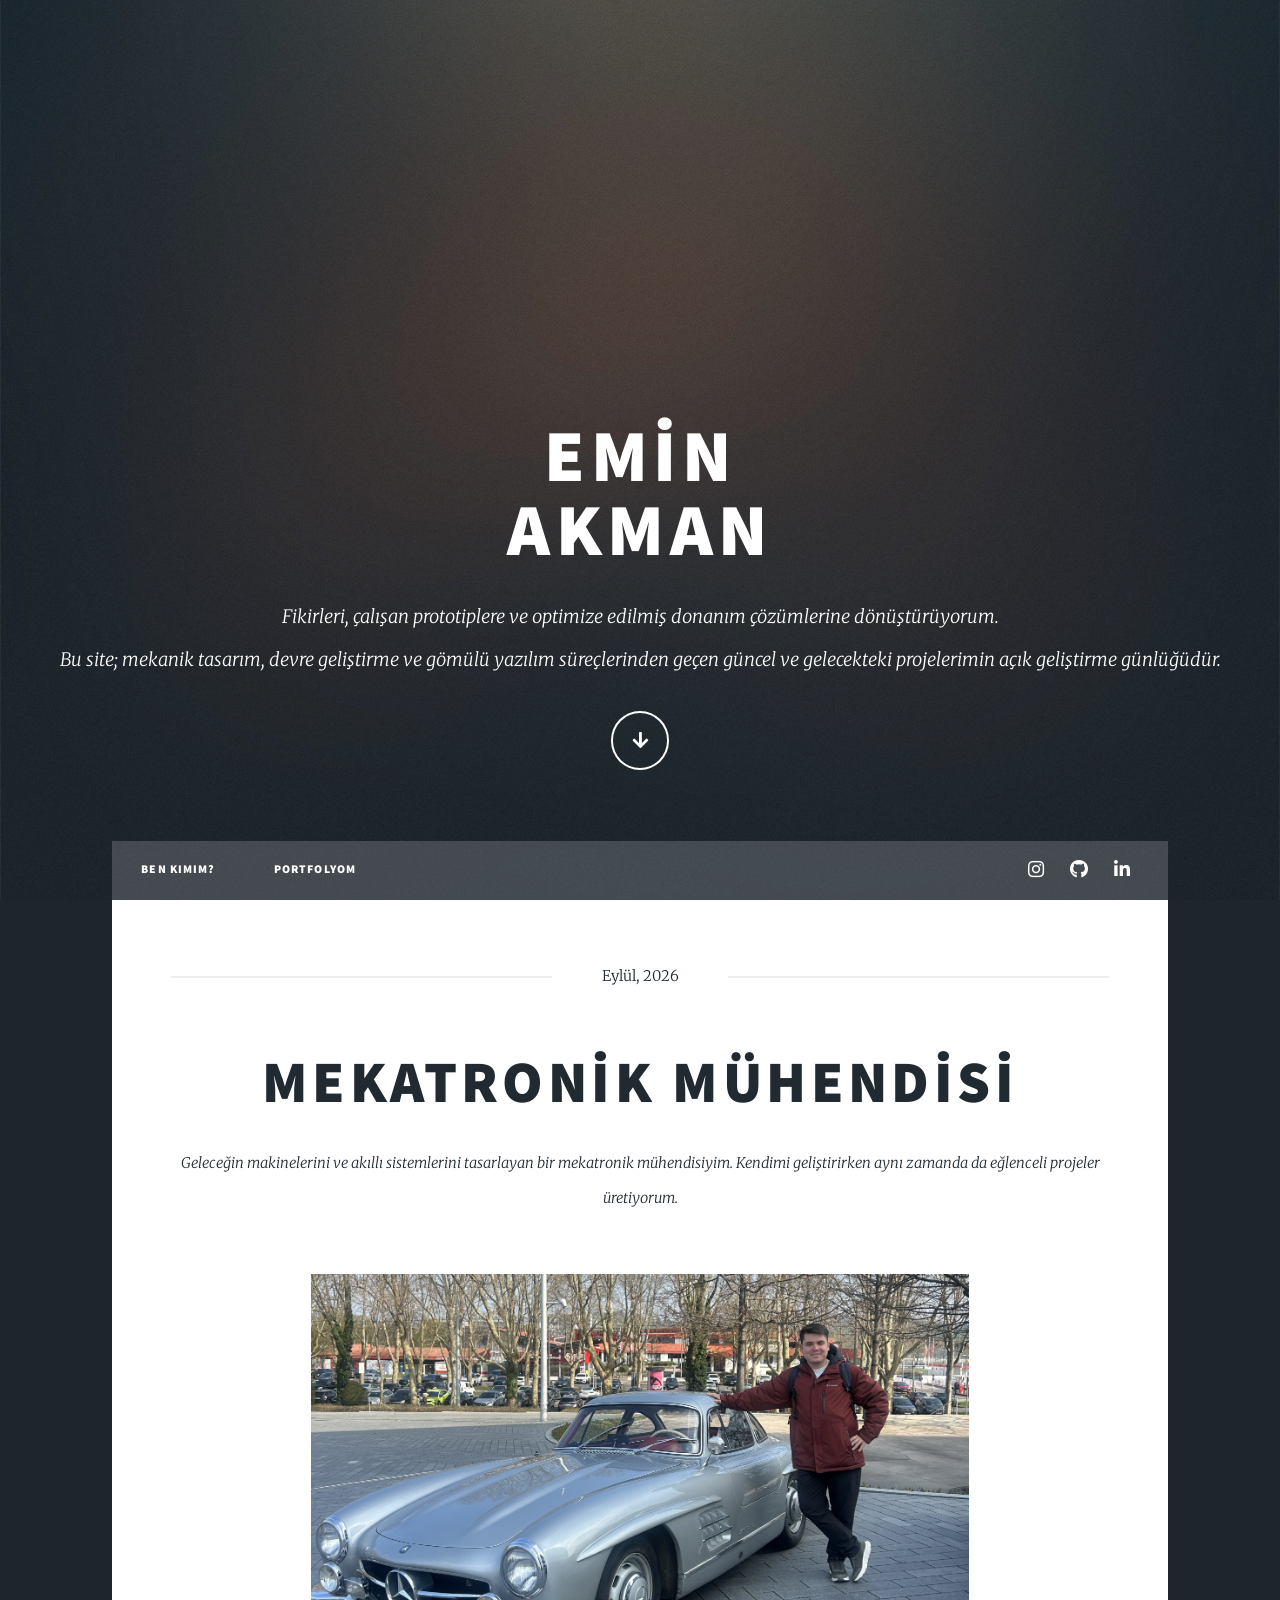
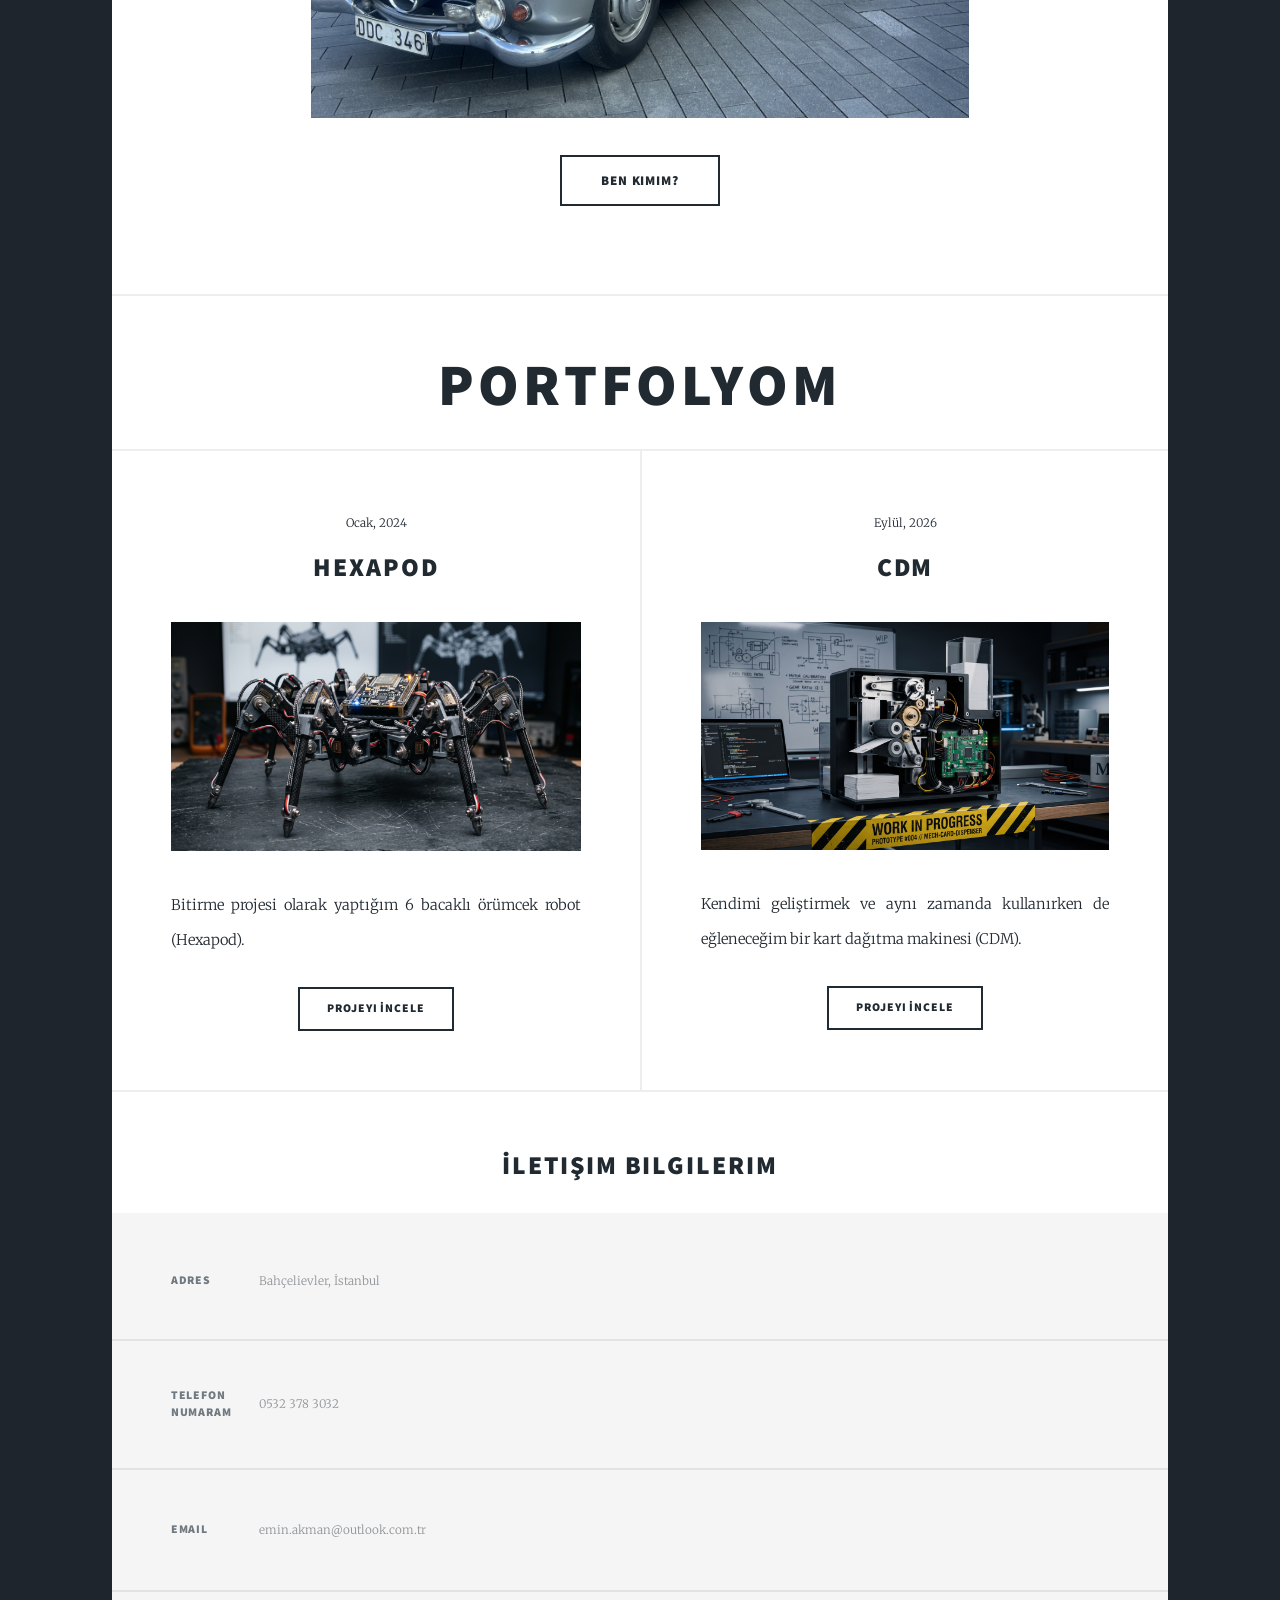
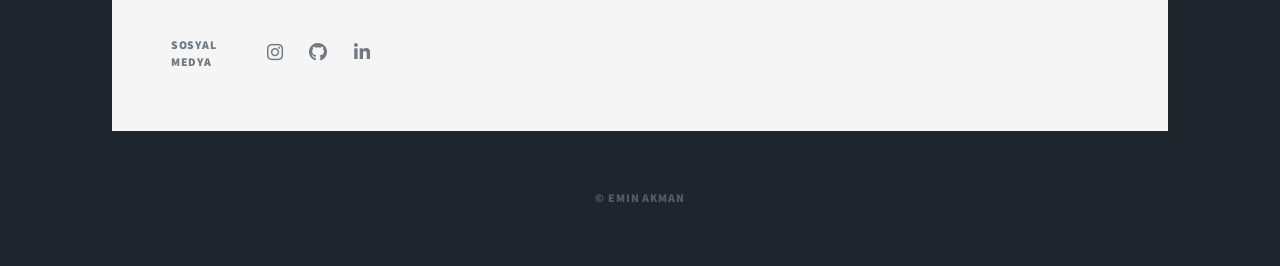
==== index.html @ 075a67ac "son hal eylül 12 2026" ====
<!DOCTYPE HTML>

<html>
	<head>
		<meta charset="utf-8" />
		<meta name="viewport" content="width=device-width, initial-scale=1, user-scalable=no" />
		<link rel="stylesheet" href="assets/css/main.css" />
		<noscript><link rel="stylesheet" href="assets/css/noscript.css" /></noscript>
	</head>
	<body class="is-preload">

		<!-- Wrapper -->
			<div id="wrapper" class="fade-in">

				<!-- Intro -->
					<div id="intro">
						<h1>EMİN<br />
						AKMAN</h1>
						<p>Fikirleri, çalışan prototiplere ve optimize edilmiş donanım çözümlerine dönüştürüyorum.<br/> 
						Bu site; mekanik tasarım, devre geliştirme ve gömülü yazılım süreçlerinden geçen güncel ve gelecekteki projelerimin açık geliştirme günlüğüdür. </p>						
						<ul class="actions">
							<li><a href="#header" class="button icon solid solo fa-arrow-down scrolly">Continue</a></li>
						</ul>
					</div>

				<!-- Header -->
					<header id="header">
						<a href="index.html" class="logo">Emin Akman</a>
					</header>

				<!-- Nav -->
					<nav id="nav">
						<ul class="links">
							<li><a href="generic.html">Ben Kimim?</a></li>
							<li><a href="elements.html">Portfolyom</a></li>
						</ul>
						<ul class="icons">
    						<li><a href="https://www.instagram.com/eminakman0" target="_blank" rel="noopener noreferrer" class="icon brands fa-instagram"><span class="label">Instagram</span></a></li>
    						<li><a href="https://github.com/EminAkman" target="_blank" rel="noopener noreferrer" class="icon brands fa-github"><span class="label">GitHub</span></a></li>
    						<li><a href="https://www.linkedin.com/in/eminakman" target="_blank" rel="noopener noreferrer" class="icon brands fa-linkedin-in"><span class="label">LinkedIn</span></a></li>
						</ul>
					</nav>

				<!-- Main -->
					<div id="main">

						<!-- Featured Post -->
							<article class="post featured">
								<header class="major">
									<span class="date">Eylül, 2026</span>
									<h2>  MEKATRONİK MÜHENDİSİ </h2>
									<p>Geleceğin makinelerini ve akıllı sistemlerini 
										tasarlayan bir mekatronik mühendisiyim. Kendimi 
										geliştirirken aynı zamanda da eğlenceli projeler üretiyorum.</p>
								</header>
								<a href="#" class="image main" style="max-width: 70%; margin-left: auto; margin-right: auto; margin-bottom: 2.5rem;"><img src="images/pic01.jpg" alt="" /></a>
								<ul class="actions special">
									<li><a href="generic.html" class="button large">Ben Kimim?</a></li>
								</ul>
							</article>
							<h1 class="align-center"> <a href="elements.html">Portfolyom</a></h1>
						<!-- Posts -->
							<section class="posts">
								
								<article>
									<header>
										<span class="date">Ocak, 2024</span>
										<h2><a href="elements.html#hexapod">Hexapod</a></h2>
									</header>
									<a href="elements.html#hexapod" class="image fit"><img src="images/hexapod.jpg" alt="" /></a>
									<p>Bitirme projesi olarak yaptığım 6 bacaklı örümcek robot (Hexapod). </p>
									<ul class="actions special">
										<li><a href="elements.html#hexapod" class="button">Projeyi İncele</a></li>
									</ul>
								</article>
								<article>
									<header>
										<span class="date">Eylül, 2026</span>
										<h2><a href="elements.html#CDM" id="CDM">CDM</a></h2>
									</header>
									<a href="elements.html#CDM" class="image fit"><img src="images/CDM.jpg" alt="" /></a>
									<p>Kendimi geliştirmek ve aynı zamanda kullanırken de eğleneceğim bir kart dağıtma makinesi (CDM).</p>
									<ul class="actions special">
										<li><a href="elements.html#CDM" class="button">Projeyi İncele</a></li>
									</ul>
								</article>
								
							</section>

						
						<h2 class="align-center">İletişim Bilgilerim</h2>	

					</div>
					
				<!-- Footer -->
					<footer id="footer">
						
						<section class="split contact">
							<section class="alt">
								<h3>Adres</h3>
								<p>Bahçelievler, İstanbul</p>
							</section>
							<section>
								<h3>Telefon Numaram</h3>
								<p>0532 378 3032</p>
							</section>
							<section>
								<h3>Email</h3>
								<p>emin.akman@outlook.com.tr</p>
							</section>
							<section>
								<h3>Sosyal Medya</h3>
								<ul class="icons">
    								<li><a href="https://www.instagram.com/eminakman0" target="_blank" rel="noopener noreferrer" class="icon brands fa-instagram"><span class="label">Instagram</span></a></li>
    								<li><a href="https://github.com/EminAkman" target="_blank" rel="noopener noreferrer" class="icon brands fa-github"><span class="label">GitHub</span></a></li>
    								<li><a href="https://www.linkedin.com/in/eminakman" target="_blank" rel="noopener noreferrer" class="icon brands fa-linkedin-in"><span class="label">LinkedIn</span></a></li>
								</ul>
							</section>
						</section>
					</footer>

				<!-- Copyright -->
					<div id="copyright">
						<ul><li>&copy; Emin Akman</li></ul>
					</div>

			</div>

		<!-- Scripts -->
			<script src="assets/js/jquery.min.js"></script>
			<script src="assets/js/jquery.scrollex.min.js"></script>
			<script src="assets/js/jquery.scrolly.min.js"></script>
			<script src="assets/js/browser.min.js"></script>
			<script src="assets/js/breakpoints.min.js"></script>
			<script src="assets/js/util.js"></script>
			<script src="assets/js/main.js"></script>

	</body>
</html>
---- assets/css/main.css ----
@import url(fontawesome-all.min.css);
@import url("https://fonts.googleapis.com/css?family=Merriweather:300,700,300italic,700italic|Source+Sans+Pro:900");

/*
	Massively by HTML5 UP
	html5up.net | @ajlkn
	Free for personal and commercial use under the CCA 3.0 license (html5up.net/license)
*/

html, body, div, span, applet, object,
iframe, h1, h2, h3, h4, h5, h6, p, blockquote,
pre, a, abbr, acronym, address, big, cite,
code, del, dfn, em, img, ins, kbd, q, s, samp,
small, strike, strong, sub, sup, tt, var, b,
u, i, center, dl, dt, dd, ol, ul, li, fieldset,
form, label, legend, table, caption, tbody,
tfoot, thead, tr, th, td, article, aside,
canvas, details, embed, figure, figcaption,
footer, header, hgroup, menu, nav, output, ruby,
section, summary, time, mark, audio, video {
	margin: 0;
	padding: 0;
	border: 0;
	font-size: 100%;
	font: inherit;
	vertical-align: baseline;}

article, aside, details, figcaption, figure,
footer, header, hgroup, menu, nav, section {
	display: block;}

body {
	line-height: 1;
}

ol, ul {
	list-style: none;
}

blockquote, q {
	quotes: none;
}

	blockquote:before, blockquote:after, q:before, q:after {
		content: '';
		content: none;
	}

table {
	border-collapse: collapse;
	border-spacing: 0;
}

body {
	-webkit-text-size-adjust: none;
}

mark {
	background-color: transparent;
	color: inherit;
}

input::-moz-focus-inner {
	border: 0;
	padding: 0;
}

input, select, textarea {
	-moz-appearance: none;
	-webkit-appearance: none;
	-ms-appearance: none;
	appearance: none;
}

/* Basic */

	@-ms-viewport {
		width: device-width;
	}

	body {
		-ms-overflow-style: scrollbar;
	}

	@media screen and (max-width: 480px) {

		html, body {
			min-width: 320px;
		}

	}

	html {
		box-sizing: border-box;
	}

	*, *:before, *:after {
		box-sizing: inherit;
	}

	body {
		background-color: #1e252d;
	}

		body.is-preload *, body.is-preload *:before, body.is-preload *:after {
			-moz-animation: none !important;
			-webkit-animation: none !important;
			-ms-animation: none !important;
			animation: none !important;
			-moz-transition: none !important;
			-webkit-transition: none !important;
			-ms-transition: none !important;
			transition: none !important;
		}

/* Type */

	html {
		font-size: 16pt;
		scroll-behavior: smooth;
	}

		@media screen and (max-width: 1680px) {

			html {
				font-size: 12pt;
			}

		}

		@media screen and (max-width: 1280px) {

			html {
				font-size: 11pt;
			}

		}

		@media screen and (max-width: 360px) {

			html {
				font-size: 10pt;
			}

		}

	body {
		color: #212931;
	}

	body, input, select, textarea {
		font-family: "Merriweather", Georgia, serif;
		font-weight: 300;
		font-size: 1rem;
		line-height: 2.375;
	}

	a {
		-moz-transition: color 0.2s ease-in-out, background-color 0.2s ease-in-out, border-color 0.2s ease-in-out, box-shadow 0.2s ease-in-out;
		-webkit-transition: color 0.2s ease-in-out, background-color 0.2s ease-in-out, border-color 0.2s ease-in-out, box-shadow 0.2s ease-in-out;
		-ms-transition: color 0.2s ease-in-out, background-color 0.2s ease-in-out, border-color 0.2s ease-in-out, box-shadow 0.2s ease-in-out;
		transition: color 0.2s ease-in-out, background-color 0.2s ease-in-out, border-color 0.2s ease-in-out, box-shadow 0.2s ease-in-out;
		border-bottom: dotted 1px;
		text-decoration: none;
	}

		a:hover {
			border-bottom-color: transparent;
		}

	strong, b {
		font-weight: 600;
	}

	em, i {
		font-style: italic;
	}

	p {
		text-align: justify;
		margin: 0 0 2rem 0;
	}

	h1, h2, h3, h4, h5, h6 {
		font-family: "Source Sans Pro", Helvetica, sans-serif;
		font-weight: 900;
		line-height: 1.5;
		letter-spacing: 0.075em;
		text-transform: uppercase;
		margin: 0 0 1rem 0;
	}

		h1 a, h2 a, h3 a, h4 a, h5 a, h6 a {
			border-bottom: 0;
			color: inherit;
			text-decoration: none;
		}

	h1 {
		font-size: 4rem;
		line-height: 1.1;
		margin: 0 0 2rem 0;
	}

	h2 {
		font-size: 1.75rem;
		line-height: 1.3;
		margin: 0 0 1.5rem 0;
	}

	h3 {
		font-size: 1.25rem;
		margin: 0 0 1.5rem 0;
	}

	h4 {
		font-size: 1rem;
	}

	h5 {
		font-size: 0.9rem;
	}

	h6 {
		font-size: 0.8rem;
	}

	sub {
		font-size: 0.8rem;
		position: relative;
		top: 0.5rem;
	}

	sup {
		font-size: 0.8rem;
		position: relative;
		top: -0.5rem;
	}

	blockquote {
		border-left: solid 4px;
		font-style: italic;
		margin: 0 0 2rem 0;
		padding: 0.5rem 0 0.5rem 2rem;
	}

	code {
		border: solid 2px;
		font-family: "Courier New", monospace;
		font-size: 0.9rem;
		margin: 0 0.25rem;
		padding: 0.25rem 0.65rem;
	}

	pre {
		-webkit-overflow-scrolling: touch;
		font-family: "Courier New", monospace;
		font-size: 0.9rem;
		margin: 0 0 2rem 0;
	}

		pre code {
			display: block;
			line-height: 1.75;
			padding: 1rem 1.5rem;
			overflow-x: auto;
		}

	hr {
		border: 0;
		border-bottom: solid 2px;
		margin: 3rem 0;
	}

		hr.major {
			margin: 5rem 0;
		}

	.align-left {
		text-align: left;
	}

	.align-center {
		text-align: center;
	}

	.align-right {
		text-align: right;
	}

	input, select, textarea {
		color: #212931;
	}

	a {
		color: #212931;
		border-bottom-color: rgba(33, 41, 49, 0.5);
	}

		a:hover {
			border-bottom-color: transparent;
			color: #18bfef !important;
		}

	strong, b {
		color: #212931;
	}

	h1, h2, h3, h4, h5, h6 {
		color: #212931;
	}

	blockquote {
		border-left-color: #eeeeee;
	}

	code {
		background: rgba(220, 220, 220, 0.25);
		border-color: #eeeeee;
	}

	hr {
		border-bottom-color: #eeeeee;
	}

/* Row */

	.row {
		display: flex;
		flex-wrap: wrap;
		box-sizing: border-box;
		align-items: stretch;
	}

		.row > * {
			box-sizing: border-box;
		}

		.row.gtr-uniform > * > :last-child {
			margin-bottom: 0;
		}

		.row.aln-left {
			justify-content: flex-start;
		}

		.row.aln-center {
			justify-content: center;
		}

		.row.aln-right {
			justify-content: flex-end;
		}

		.row.aln-top {
			align-items: flex-start;
		}

		.row.aln-middle {
			align-items: center;
		}

		.row.aln-bottom {
			align-items: flex-end;
		}

		.row > .imp {
			order: -1;
		}

		.row > .col-1 {
			width: 8.33333%;
		}

		.row > .off-1 {
			margin-left: 8.33333%;
		}

		.row > .col-2 {
			width: 16.66667%;
		}

		.row > .off-2 {
			margin-left: 16.66667%;
		}

		.row > .col-3 {
			width: 25%;
		}

		.row > .off-3 {
			margin-left: 25%;
		}

		.row > .col-4 {
			width: 33.33333%;
		}

		.row > .off-4 {
			margin-left: 33.33333%;
		}

		.row > .col-5 {
			width: 41.66667%;
		}

		.row > .off-5 {
			margin-left: 41.66667%;
		}

		.row > .col-6 {
			width: 50%;
		}

		.row > .off-6 {
			margin-left: 50%;
		}

		.row > .col-7 {
			width: 58.33333%;
		}

		.row > .off-7 {
			margin-left: 58.33333%;
		}

		.row > .col-8 {
			width: 66.66667%;
		}

		.row > .off-8 {
			margin-left: 66.66667%;
		}

		.row > .col-9 {
			width: 75%;
		}

		.row > .off-9 {
			margin-left: 75%;
		}

		.row > .col-10 {
			width: 83.33333%;
		}

		.row > .off-10 {
			margin-left: 83.33333%;
		}

		.row > .col-11 {
			width: 91.66667%;
		}

		.row > .off-11 {
			margin-left: 91.66667%;
		}

		.row > .col-12 {
			width: 100%;
		}

		.row > .off-12 {
			margin-left: 100%;
		}

		.row.gtr-0 {
			margin-top: 0;
			margin-left: 0rem;
		}

			.row.gtr-0 > * {
				padding: 0 0 0 0rem;
			}

			.row.gtr-0.gtr-uniform {
				margin-top: 0rem;
			}

				.row.gtr-0.gtr-uniform > * {
					padding-top: 0rem;
				}

		.row.gtr-25 {
			margin-top: 0;
			margin-left: -0.375rem;
		}

			.row.gtr-25 > * {
				padding: 0 0 0 0.375rem;
			}

			.row.gtr-25.gtr-uniform {
				margin-top: -0.375rem;
			}

				.row.gtr-25.gtr-uniform > * {
					padding-top: 0.375rem;
				}

		.row.gtr-50 {
			margin-top: 0;
			margin-left: -0.75rem;
		}

			.row.gtr-50 > * {
				padding: 0 0 0 0.75rem;
			}

			.row.gtr-50.gtr-uniform {
				margin-top: -0.75rem;
			}

				.row.gtr-50.gtr-uniform > * {
					padding-top: 0.75rem;
				}

		.row {
			margin-top: 0;
			margin-left: -1.5rem;
		}

			.row > * {
				padding: 0 0 0 1.5rem;
			}

			.row.gtr-uniform {
				margin-top: -1.5rem;
			}

				.row.gtr-uniform > * {
					padding-top: 1.5rem;
				}

		.row.gtr-150 {
			margin-top: 0;
			margin-left: -2.25rem;
		}

			.row.gtr-150 > * {
				padding: 0 0 0 2.25rem;
			}

			.row.gtr-150.gtr-uniform {
				margin-top: -2.25rem;
			}

				.row.gtr-150.gtr-uniform > * {
					padding-top: 2.25rem;
				}

		.row.gtr-200 {
			margin-top: 0;
			margin-left: -3rem;
		}

			.row.gtr-200 > * {
				padding: 0 0 0 3rem;
			}

			.row.gtr-200.gtr-uniform {
				margin-top: -3rem;
			}

				.row.gtr-200.gtr-uniform > * {
					padding-top: 3rem;
				}

		@media screen and (max-width: 1680px) {

			.row {
				display: flex;
				flex-wrap: wrap;
				box-sizing: border-box;
				align-items: stretch;
			}

				.row > * {
					box-sizing: border-box;
				}

				.row.gtr-uniform > * > :last-child {
					margin-bottom: 0;
				}

				.row.aln-left {
					justify-content: flex-start;
				}

				.row.aln-center {
					justify-content: center;
				}

				.row.aln-right {
					justify-content: flex-end;
				}

				.row.aln-top {
					align-items: flex-start;
				}

				.row.aln-middle {
					align-items: center;
				}

				.row.aln-bottom {
					align-items: flex-end;
				}

				.row > .imp-xlarge {
					order: -1;
				}

				.row > .col-1-xlarge {
					width: 8.33333%;
				}

				.row > .off-1-xlarge {
					margin-left: 8.33333%;
				}

				.row > .col-2-xlarge {
					width: 16.66667%;
				}

				.row > .off-2-xlarge {
					margin-left: 16.66667%;
				}

				.row > .col-3-xlarge {
					width: 25%;
				}

				.row > .off-3-xlarge {
					margin-left: 25%;
				}

				.row > .col-4-xlarge {
					width: 33.33333%;
				}

				.row > .off-4-xlarge {
					margin-left: 33.33333%;
				}

				.row > .col-5-xlarge {
					width: 41.66667%;
				}

				.row > .off-5-xlarge {
					margin-left: 41.66667%;
				}

				.row > .col-6-xlarge {
					width: 50%;
				}

				.row > .off-6-xlarge {
					margin-left: 50%;
				}

				.row > .col-7-xlarge {
					width: 58.33333%;
				}

				.row > .off-7-xlarge {
					margin-left: 58.33333%;
				}

				.row > .col-8-xlarge {
					width: 66.66667%;
				}

				.row > .off-8-xlarge {
					margin-left: 66.66667%;
				}

				.row > .col-9-xlarge {
					width: 75%;
				}

				.row > .off-9-xlarge {
					margin-left: 75%;
				}

				.row > .col-10-xlarge {
					width: 83.33333%;
				}

				.row > .off-10-xlarge {
					margin-left: 83.33333%;
				}

				.row > .col-11-xlarge {
					width: 91.66667%;
				}

				.row > .off-11-xlarge {
					margin-left: 91.66667%;
				}

				.row > .col-12-xlarge {
					width: 100%;
				}

				.row > .off-12-xlarge {
					margin-left: 100%;
				}

				.row.gtr-0 {
					margin-top: 0;
					margin-left: 0rem;
				}

					.row.gtr-0 > * {
						padding: 0 0 0 0rem;
					}

					.row.gtr-0.gtr-uniform {
						margin-top: 0rem;
					}

						.row.gtr-0.gtr-uniform > * {
							padding-top: 0rem;
						}

				.row.gtr-25 {
					margin-top: 0;
					margin-left: -0.375rem;
				}

					.row.gtr-25 > * {
						padding: 0 0 0 0.375rem;
					}

					.row.gtr-25.gtr-uniform {
						margin-top: -0.375rem;
					}

						.row.gtr-25.gtr-uniform > * {
							padding-top: 0.375rem;
						}

				.row.gtr-50 {
					margin-top: 0;
					margin-left: -0.75rem;
				}

					.row.gtr-50 > * {
						padding: 0 0 0 0.75rem;
					}

					.row.gtr-50.gtr-uniform {
						margin-top: -0.75rem;
					}

						.row.gtr-50.gtr-uniform > * {
							padding-top: 0.75rem;
						}

				.row {
					margin-top: 0;
					margin-left: -1.5rem;
				}

					.row > * {
						padding: 0 0 0 1.5rem;
					}

					.row.gtr-uniform {
						margin-top: -1.5rem;
					}

						.row.gtr-uniform > * {
							padding-top: 1.5rem;
						}

				.row.gtr-150 {
					margin-top: 0;
					margin-left: -2.25rem;
				}

					.row.gtr-150 > * {
						padding: 0 0 0 2.25rem;
					}

					.row.gtr-150.gtr-uniform {
						margin-top: -2.25rem;
					}

						.row.gtr-150.gtr-uniform > * {
							padding-top: 2.25rem;
						}

				.row.gtr-200 {
					margin-top: 0;
					margin-left: -3rem;
				}

					.row.gtr-200 > * {
						padding: 0 0 0 3rem;
					}

					.row.gtr-200.gtr-uniform {
						margin-top: -3rem;
					}

						.row.gtr-200.gtr-uniform > * {
							padding-top: 3rem;
						}

		}

		@media screen and (max-width: 1280px) {

			.row {
				display: flex;
				flex-wrap: wrap;
				box-sizing: border-box;
				align-items: stretch;
			}

				.row > * {
					box-sizing: border-box;
				}

				.row.gtr-uniform > * > :last-child {
					margin-bottom: 0;
				}

				.row.aln-left {
					justify-content: flex-start;
				}

				.row.aln-center {
					justify-content: center;
				}

				.row.aln-right {
					justify-content: flex-end;
				}

				.row.aln-top {
					align-items: flex-start;
				}

				.row.aln-middle {
					align-items: center;
				}

				.row.aln-bottom {
					align-items: flex-end;
				}

				.row > .imp-large {
					order: -1;
				}

				.row > .col-1-large {
					width: 8.33333%;
				}

				.row > .off-1-large {
					margin-left: 8.33333%;
				}

				.row > .col-2-large {
					width: 16.66667%;
				}

				.row > .off-2-large {
					margin-left: 16.66667%;
				}

				.row > .col-3-large {
					width: 25%;
				}

				.row > .off-3-large {
					margin-left: 25%;
				}

				.row > .col-4-large {
					width: 33.33333%;
				}

				.row > .off-4-large {
					margin-left: 33.33333%;
				}

				.row > .col-5-large {
					width: 41.66667%;
				}

				.row > .off-5-large {
					margin-left: 41.66667%;
				}

				.row > .col-6-large {
					width: 50%;
				}

				.row > .off-6-large {
					margin-left: 50%;
				}

				.row > .col-7-large {
					width: 58.33333%;
				}

				.row > .off-7-large {
					margin-left: 58.33333%;
				}

				.row > .col-8-large {
					width: 66.66667%;
				}

				.row > .off-8-large {
					margin-left: 66.66667%;
				}

				.row > .col-9-large {
					width: 75%;
				}

				.row > .off-9-large {
					margin-left: 75%;
				}

				.row > .col-10-large {
					width: 83.33333%;
				}

				.row > .off-10-large {
					margin-left: 83.33333%;
				}

				.row > .col-11-large {
					width: 91.66667%;
				}

				.row > .off-11-large {
					margin-left: 91.66667%;
				}

				.row > .col-12-large {
					width: 100%;
				}

				.row > .off-12-large {
					margin-left: 100%;
				}

				.row.gtr-0 {
					margin-top: 0;
					margin-left: 0rem;
				}

					.row.gtr-0 > * {
						padding: 0 0 0 0rem;
					}

					.row.gtr-0.gtr-uniform {
						margin-top: 0rem;
					}

						.row.gtr-0.gtr-uniform > * {
							padding-top: 0rem;
						}

				.row.gtr-25 {
					margin-top: 0;
					margin-left: -0.375rem;
				}

					.row.gtr-25 > * {
						padding: 0 0 0 0.375rem;
					}

					.row.gtr-25.gtr-uniform {
						margin-top: -0.375rem;
					}

						.row.gtr-25.gtr-uniform > * {
							padding-top: 0.375rem;
						}

				.row.gtr-50 {
					margin-top: 0;
					margin-left: -0.75rem;
				}

					.row.gtr-50 > * {
						padding: 0 0 0 0.75rem;
					}

					.row.gtr-50.gtr-uniform {
						margin-top: -0.75rem;
					}

						.row.gtr-50.gtr-uniform > * {
							padding-top: 0.75rem;
						}

				.row {
					margin-top: 0;
					margin-left: -1.5rem;
				}

					.row > * {
						padding: 0 0 0 1.5rem;
					}

					.row.gtr-uniform {
						margin-top: -1.5rem;
					}

						.row.gtr-uniform > * {
							padding-top: 1.5rem;
						}

				.row.gtr-150 {
					margin-top: 0;
					margin-left: -2.25rem;
				}

					.row.gtr-150 > * {
						padding: 0 0 0 2.25rem;
					}

					.row.gtr-150.gtr-uniform {
						margin-top: -2.25rem;
					}

						.row.gtr-150.gtr-uniform > * {
							padding-top: 2.25rem;
						}

				.row.gtr-200 {
					margin-top: 0;
					margin-left: -3rem;
				}

					.row.gtr-200 > * {
						padding: 0 0 0 3rem;
					}

					.row.gtr-200.gtr-uniform {
						margin-top: -3rem;
					}

						.row.gtr-200.gtr-uniform > * {
							padding-top: 3rem;
						}

		}

		@media screen and (max-width: 980px) {

			.row {
				display: flex;
				flex-wrap: wrap;
				box-sizing: border-box;
				align-items: stretch;
			}

				.row > * {
					box-sizing: border-box;
				}

				.row.gtr-uniform > * > :last-child {
					margin-bottom: 0;
				}

				.row.aln-left {
					justify-content: flex-start;
				}

				.row.aln-center {
					justify-content: center;
				}

				.row.aln-right {
					justify-content: flex-end;
				}

				.row.aln-top {
					align-items: flex-start;
				}

				.row.aln-middle {
					align-items: center;
				}

				.row.aln-bottom {
					align-items: flex-end;
				}

				.row > .imp-medium {
					order: -1;
				}

				.row > .col-1-medium {
					width: 8.33333%;
				}

				.row > .off-1-medium {
					margin-left: 8.33333%;
				}

				.row > .col-2-medium {
					width: 16.66667%;
				}

				.row > .off-2-medium {
					margin-left: 16.66667%;
				}

				.row > .col-3-medium {
					width: 25%;
				}

				.row > .off-3-medium {
					margin-left: 25%;
				}

				.row > .col-4-medium {
					width: 33.33333%;
				}

				.row > .off-4-medium {
					margin-left: 33.33333%;
				}

				.row > .col-5-medium {
					width: 41.66667%;
				}

				.row > .off-5-medium {
					margin-left: 41.66667%;
				}

				.row > .col-6-medium {
					width: 50%;
				}

				.row > .off-6-medium {
					margin-left: 50%;
				}

				.row > .col-7-medium {
					width: 58.33333%;
				}

				.row > .off-7-medium {
					margin-left: 58.33333%;
				}

				.row > .col-8-medium {
					width: 66.66667%;
				}

				.row > .off-8-medium {
					margin-left: 66.66667%;
				}

				.row > .col-9-medium {
					width: 75%;
				}

				.row > .off-9-medium {
					margin-left: 75%;
				}

				.row > .col-10-medium {
					width: 83.33333%;
				}

				.row > .off-10-medium {
					margin-left: 83.33333%;
				}

				.row > .col-11-medium {
					width: 91.66667%;
				}

				.row > .off-11-medium {
					margin-left: 91.66667%;
				}

				.row > .col-12-medium {
					width: 100%;
				}

				.row > .off-12-medium {
					margin-left: 100%;
				}

				.row.gtr-0 {
					margin-top: 0;
					margin-left: 0rem;
				}

					.row.gtr-0 > * {
						padding: 0 0 0 0rem;
					}

					.row.gtr-0.gtr-uniform {
						margin-top: 0rem;
					}

						.row.gtr-0.gtr-uniform > * {
							padding-top: 0rem;
						}

				.row.gtr-25 {
					margin-top: 0;
					margin-left: -0.375rem;
				}

					.row.gtr-25 > * {
						padding: 0 0 0 0.375rem;
					}

					.row.gtr-25.gtr-uniform {
						margin-top: -0.375rem;
					}

						.row.gtr-25.gtr-uniform > * {
							padding-top: 0.375rem;
						}

				.row.gtr-50 {
					margin-top: 0;
					margin-left: -0.75rem;
				}

					.row.gtr-50 > * {
						padding: 0 0 0 0.75rem;
					}

					.row.gtr-50.gtr-uniform {
						margin-top: -0.75rem;
					}

						.row.gtr-50.gtr-uniform > * {
							padding-top: 0.75rem;
						}

				.row {
					margin-top: 0;
					margin-left: -1.5rem;
				}

					.row > * {
						padding: 0 0 0 1.5rem;
					}

					.row.gtr-uniform {
						margin-top: -1.5rem;
					}

						.row.gtr-uniform > * {
							padding-top: 1.5rem;
						}

				.row.gtr-150 {
					margin-top: 0;
					margin-left: -2.25rem;
				}

					.row.gtr-150 > * {
						padding: 0 0 0 2.25rem;
					}

					.row.gtr-150.gtr-uniform {
						margin-top: -2.25rem;
					}

						.row.gtr-150.gtr-uniform > * {
							padding-top: 2.25rem;
						}

				.row.gtr-200 {
					margin-top: 0;
					margin-left: -3rem;
				}

					.row.gtr-200 > * {
						padding: 0 0 0 3rem;
					}

					.row.gtr-200.gtr-uniform {
						margin-top: -3rem;
					}

						.row.gtr-200.gtr-uniform > * {
							padding-top: 3rem;
						}

		}

		@media screen and (max-width: 736px) {

			.row {
				display: flex;
				flex-wrap: wrap;
				box-sizing: border-box;
				align-items: stretch;
			}

				.row > * {
					box-sizing: border-box;
				}

				.row.gtr-uniform > * > :last-child {
					margin-bottom: 0;
				}

				.row.aln-left {
					justify-content: flex-start;
				}

				.row.aln-center {
					justify-content: center;
				}

				.row.aln-right {
					justify-content: flex-end;
				}

				.row.aln-top {
					align-items: flex-start;
				}

				.row.aln-middle {
					align-items: center;
				}

				.row.aln-bottom {
					align-items: flex-end;
				}

				.row > .imp-small {
					order: -1;
				}

				.row > .col-1-small {
					width: 8.33333%;
				}

				.row > .off-1-small {
					margin-left: 8.33333%;
				}

				.row > .col-2-small {
					width: 16.66667%;
				}

				.row > .off-2-small {
					margin-left: 16.66667%;
				}

				.row > .col-3-small {
					width: 25%;
				}

				.row > .off-3-small {
					margin-left: 25%;
				}

				.row > .col-4-small {
					width: 33.33333%;
				}

				.row > .off-4-small {
					margin-left: 33.33333%;
				}

				.row > .col-5-small {
					width: 41.66667%;
				}

				.row > .off-5-small {
					margin-left: 41.66667%;
				}

				.row > .col-6-small {
					width: 50%;
				}

				.row > .off-6-small {
					margin-left: 50%;
				}

				.row > .col-7-small {
					width: 58.33333%;
				}

				.row > .off-7-small {
					margin-left: 58.33333%;
				}

				.row > .col-8-small {
					width: 66.66667%;
				}

				.row > .off-8-small {
					margin-left: 66.66667%;
				}

				.row > .col-9-small {
					width: 75%;
				}

				.row > .off-9-small {
					margin-left: 75%;
				}

				.row > .col-10-small {
					width: 83.33333%;
				}

				.row > .off-10-small {
					margin-left: 83.33333%;
				}

				.row > .col-11-small {
					width: 91.66667%;
				}

				.row > .off-11-small {
					margin-left: 91.66667%;
				}

				.row > .col-12-small {
					width: 100%;
				}

				.row > .off-12-small {
					margin-left: 100%;
				}

				.row.gtr-0 {
					margin-top: 0;
					margin-left: 0rem;
				}

					.row.gtr-0 > * {
						padding: 0 0 0 0rem;
					}

					.row.gtr-0.gtr-uniform {
						margin-top: 0rem;
					}

						.row.gtr-0.gtr-uniform > * {
							padding-top: 0rem;
						}

				.row.gtr-25 {
					margin-top: 0;
					margin-left: -0.375rem;
				}

					.row.gtr-25 > * {
						padding: 0 0 0 0.375rem;
					}

					.row.gtr-25.gtr-uniform {
						margin-top: -0.375rem;
					}

						.row.gtr-25.gtr-uniform > * {
							padding-top: 0.375rem;
						}

				.row.gtr-50 {
					margin-top: 0;
					margin-left: -0.75rem;
				}

					.row.gtr-50 > * {
						padding: 0 0 0 0.75rem;
					}

					.row.gtr-50.gtr-uniform {
						margin-top: -0.75rem;
					}

						.row.gtr-50.gtr-uniform > * {
							padding-top: 0.75rem;
						}

				.row {
					margin-top: 0;
					margin-left: -1.5rem;
				}

					.row > * {
						padding: 0 0 0 1.5rem;
					}

					.row.gtr-uniform {
						margin-top: -1.5rem;
					}

						.row.gtr-uniform > * {
							padding-top: 1.5rem;
						}

				.row.gtr-150 {
					margin-top: 0;
					margin-left: -2.25rem;
				}

					.row.gtr-150 > * {
						padding: 0 0 0 2.25rem;
					}

					.row.gtr-150.gtr-uniform {
						margin-top: -2.25rem;
					}

						.row.gtr-150.gtr-uniform > * {
							padding-top: 2.25rem;
						}

				.row.gtr-200 {
					margin-top: 0;
					margin-left: -3rem;
				}

					.row.gtr-200 > * {
						padding: 0 0 0 3rem;
					}

					.row.gtr-200.gtr-uniform {
						margin-top: -3rem;
					}

						.row.gtr-200.gtr-uniform > * {
							padding-top: 3rem;
						}

		}

		@media screen and (max-width: 480px) {

			.row {
				display: flex;
				flex-wrap: wrap;
				box-sizing: border-box;
				align-items: stretch;
			}

				.row > * {
					box-sizing: border-box;
				}

				.row.gtr-uniform > * > :last-child {
					margin-bottom: 0;
				}

				.row.aln-left {
					justify-content: flex-start;
				}

				.row.aln-center {
					justify-content: center;
				}

				.row.aln-right {
					justify-content: flex-end;
				}

				.row.aln-top {
					align-items: flex-start;
				}

				.row.aln-middle {
					align-items: center;
				}

				.row.aln-bottom {
					align-items: flex-end;
				}

				.row > .imp-xsmall {
					order: -1;
				}

				.row > .col-1-xsmall {
					width: 8.33333%;
				}

				.row > .off-1-xsmall {
					margin-left: 8.33333%;
				}

				.row > .col-2-xsmall {
					width: 16.66667%;
				}

				.row > .off-2-xsmall {
					margin-left: 16.66667%;
				}

				.row > .col-3-xsmall {
					width: 25%;
				}

				.row > .off-3-xsmall {
					margin-left: 25%;
				}

				.row > .col-4-xsmall {
					width: 33.33333%;
				}

				.row > .off-4-xsmall {
					margin-left: 33.33333%;
				}

				.row > .col-5-xsmall {
					width: 41.66667%;
				}

				.row > .off-5-xsmall {
					margin-left: 41.66667%;
				}

				.row > .col-6-xsmall {
					width: 50%;
				}

				.row > .off-6-xsmall {
					margin-left: 50%;
				}

				.row > .col-7-xsmall {
					width: 58.33333%;
				}

				.row > .off-7-xsmall {
					margin-left: 58.33333%;
				}

				.row > .col-8-xsmall {
					width: 66.66667%;
				}

				.row > .off-8-xsmall {
					margin-left: 66.66667%;
				}

				.row > .col-9-xsmall {
					width: 75%;
				}

				.row > .off-9-xsmall {
					margin-left: 75%;
				}

				.row > .col-10-xsmall {
					width: 83.33333%;
				}

				.row > .off-10-xsmall {
					margin-left: 83.33333%;
				}

				.row > .col-11-xsmall {
					width: 91.66667%;
				}

				.row > .off-11-xsmall {
					margin-left: 91.66667%;
				}

				.row > .col-12-xsmall {
					width: 100%;
				}

				.row > .off-12-xsmall {
					margin-left: 100%;
				}

				.row.gtr-0 {
					margin-top: 0;
					margin-left: 0rem;
				}

					.row.gtr-0 > * {
						padding: 0 0 0 0rem;
					}

					.row.gtr-0.gtr-uniform {
						margin-top: 0rem;
					}

						.row.gtr-0.gtr-uniform > * {
							padding-top: 0rem;
						}

				.row.gtr-25 {
					margin-top: 0;
					margin-left: -0.375rem;
				}

					.row.gtr-25 > * {
						padding: 0 0 0 0.375rem;
					}

					.row.gtr-25.gtr-uniform {
						margin-top: -0.375rem;
					}

						.row.gtr-25.gtr-uniform > * {
							padding-top: 0.375rem;
						}

				.row.gtr-50 {
					margin-top: 0;
					margin-left: -0.75rem;
				}

					.row.gtr-50 > * {
						padding: 0 0 0 0.75rem;
					}

					.row.gtr-50.gtr-uniform {
						margin-top: -0.75rem;
					}

						.row.gtr-50.gtr-uniform > * {
							padding-top: 0.75rem;
						}

				.row {
					margin-top: 0;
					margin-left: -1.5rem;
				}

					.row > * {
						padding: 0 0 0 1.5rem;
					}

					.row.gtr-uniform {
						margin-top: -1.5rem;
					}

						.row.gtr-uniform > * {
							padding-top: 1.5rem;
						}

				.row.gtr-150 {
					margin-top: 0;
					margin-left: -2.25rem;
				}

					.row.gtr-150 > * {
						padding: 0 0 0 2.25rem;
					}

					.row.gtr-150.gtr-uniform {
						margin-top: -2.25rem;
					}

						.row.gtr-150.gtr-uniform > * {
							padding-top: 2.25rem;
						}

				.row.gtr-200 {
					margin-top: 0;
					margin-left: -3rem;
				}

					.row.gtr-200 > * {
						padding: 0 0 0 3rem;
					}

					.row.gtr-200.gtr-uniform {
						margin-top: -3rem;
					}

						.row.gtr-200.gtr-uniform > * {
							padding-top: 3rem;
						}

		}

		@media screen and (max-width: 360px) {

			.row {
				display: flex;
				flex-wrap: wrap;
				box-sizing: border-box;
				align-items: stretch;
			}

				.row > * {
					box-sizing: border-box;
				}

				.row.gtr-uniform > * > :last-child {
					margin-bottom: 0;
				}

				.row.aln-left {
					justify-content: flex-start;
				}

				.row.aln-center {
					justify-content: center;
				}

				.row.aln-right {
					justify-content: flex-end;
				}

				.row.aln-top {
					align-items: flex-start;
				}

				.row.aln-middle {
					align-items: center;
				}

				.row.aln-bottom {
					align-items: flex-end;
				}

				.row > .imp-xxsmall {
					order: -1;
				}

				.row > .col-1-xxsmall {
					width: 8.33333%;
				}

				.row > .off-1-xxsmall {
					margin-left: 8.33333%;
				}

				.row > .col-2-xxsmall {
					width: 16.66667%;
				}

				.row > .off-2-xxsmall {
					margin-left: 16.66667%;
				}

				.row > .col-3-xxsmall {
					width: 25%;
				}

				.row > .off-3-xxsmall {
					margin-left: 25%;
				}

				.row > .col-4-xxsmall {
					width: 33.33333%;
				}

				.row > .off-4-xxsmall {
					margin-left: 33.33333%;
				}

				.row > .col-5-xxsmall {
					width: 41.66667%;
				}

				.row > .off-5-xxsmall {
					margin-left: 41.66667%;
				}

				.row > .col-6-xxsmall {
					width: 50%;
				}

				.row > .off-6-xxsmall {
					margin-left: 50%;
				}

				.row > .col-7-xxsmall {
					width: 58.33333%;
				}

				.row > .off-7-xxsmall {
					margin-left: 58.33333%;
				}

				.row > .col-8-xxsmall {
					width: 66.66667%;
				}

				.row > .off-8-xxsmall {
					margin-left: 66.66667%;
				}

				.row > .col-9-xxsmall {
					width: 75%;
				}

				.row > .off-9-xxsmall {
					margin-left: 75%;
				}

				.row > .col-10-xxsmall {
					width: 83.33333%;
				}

				.row > .off-10-xxsmall {
					margin-left: 83.33333%;
				}

				.row > .col-11-xxsmall {
					width: 91.66667%;
				}

				.row > .off-11-xxsmall {
					margin-left: 91.66667%;
				}

				.row > .col-12-xxsmall {
					width: 100%;
				}

				.row > .off-12-xxsmall {
					margin-left: 100%;
				}

				.row.gtr-0 {
					margin-top: 0;
					margin-left: 0rem;
				}

					.row.gtr-0 > * {
						padding: 0 0 0 0rem;
					}

					.row.gtr-0.gtr-uniform {
						margin-top: 0rem;
					}

						.row.gtr-0.gtr-uniform > * {
							padding-top: 0rem;
						}

				.row.gtr-25 {
					margin-top: 0;
					margin-left: -0.375rem;
				}

					.row.gtr-25 > * {
						padding: 0 0 0 0.375rem;
					}

					.row.gtr-25.gtr-uniform {
						margin-top: -0.375rem;
					}

						.row.gtr-25.gtr-uniform > * {
							padding-top: 0.375rem;
						}

				.row.gtr-50 {
					margin-top: 0;
					margin-left: -0.75rem;
				}

					.row.gtr-50 > * {
						padding: 0 0 0 0.75rem;
					}

					.row.gtr-50.gtr-uniform {
						margin-top: -0.75rem;
					}

						.row.gtr-50.gtr-uniform > * {
							padding-top: 0.75rem;
						}

				.row {
					margin-top: 0;
					margin-left: -1.5rem;
				}

					.row > * {
						padding: 0 0 0 1.5rem;
					}

					.row.gtr-uniform {
						margin-top: -1.5rem;
					}

						.row.gtr-uniform > * {
							padding-top: 1.5rem;
						}

				.row.gtr-150 {
					margin-top: 0;
					margin-left: -2.25rem;
				}

					.row.gtr-150 > * {
						padding: 0 0 0 2.25rem;
					}

					.row.gtr-150.gtr-uniform {
						margin-top: -2.25rem;
					}

						.row.gtr-150.gtr-uniform > * {
							padding-top: 2.25rem;
						}

				.row.gtr-200 {
					margin-top: 0;
					margin-left: -3rem;
				}

					.row.gtr-200 > * {
						padding: 0 0 0 3rem;
					}

					.row.gtr-200.gtr-uniform {
						margin-top: -3rem;
					}

						.row.gtr-200.gtr-uniform > * {
							padding-top: 3rem;
						}

		}

/* Box */

	.box {
		border: solid 2px;
		margin-bottom: 2rem;
		padding: 1.5rem;
	}

		.box > :last-child,
		.box > :last-child > :last-child,
		.box > :last-child > :last-child > :last-child {
			margin-bottom: 0;
		}

		.box.alt {
			border: 0;
			border-radius: 0;
			padding: 0;
		}

	.box {
		border-color: #eeeeee;
	}

/* Button */

	input[type="submit"],
	input[type="reset"],
	input[type="button"],
	button,
	.button {
		-moz-appearance: none;
		-webkit-appearance: none;
		-ms-appearance: none;
		appearance: none;
		-moz-transition: background-color 0.2s ease-in-out, box-shadow 0.2s ease-in-out, color 0.2s ease-in-out;
		-webkit-transition: background-color 0.2s ease-in-out, box-shadow 0.2s ease-in-out, color 0.2s ease-in-out;
		-ms-transition: background-color 0.2s ease-in-out, box-shadow 0.2s ease-in-out, color 0.2s ease-in-out;
		transition: background-color 0.2s ease-in-out, box-shadow 0.2s ease-in-out, color 0.2s ease-in-out;
		border: 0;
		border-radius: 0;
		cursor: pointer;
		display: inline-block;
		font-family: "Source Sans Pro", Helvetica, sans-serif;
		font-size: 0.8rem;
		font-weight: 900;
		letter-spacing: 0.075em;
		height: 3rem;
		line-height: 3rem;
		padding: 0 2rem;
		text-align: center;
		text-decoration: none;
		text-transform: uppercase;
		white-space: nowrap;
	}

		input[type="submit"].icon:before,
		input[type="reset"].icon:before,
		input[type="button"].icon:before,
		button.icon:before,
		.button.icon:before {
			margin-right: 0.5rem;
		}

		input[type="submit"].icon.solo,
		input[type="reset"].icon.solo,
		input[type="button"].icon.solo,
		button.icon.solo,
		.button.icon.solo {
			position: relative;
			width: 4rem;
			height: 4rem;
			line-height: 4rem;
			border-radius: 4rem;
			text-indent: 4rem;
			overflow: hidden;
			padding: 0;
			white-space: nowrap;
		}

			input[type="submit"].icon.solo:before,
			input[type="reset"].icon.solo:before,
			input[type="button"].icon.solo:before,
			button.icon.solo:before,
			.button.icon.solo:before {
				position: absolute;
				display: block;
				top: 0;
				left: 0;
				width: inherit;
				height: inherit;
				line-height: inherit;
				font-size: 1.25rem;
				margin-right: 0;
				text-align: center;
				text-indent: 0;
			}

		input[type="submit"].fit,
		input[type="reset"].fit,
		input[type="button"].fit,
		button.fit,
		.button.fit {
			width: 100%;
		}

		input[type="submit"].small,
		input[type="reset"].small,
		input[type="button"].small,
		button.small,
		.button.small {
			font-size: 0.7rem;
			height: 2.5rem;
			line-height: 2.5rem;
			padding: 0 1.5rem;
		}

		input[type="submit"].large,
		input[type="reset"].large,
		input[type="button"].large,
		button.large,
		.button.large {
			font-size: 0.9rem;
			height: 3.5rem;
			line-height: 3.5rem;
			padding: 0 2.75rem;
		}

		@media screen and (max-width: 980px) {

			input[type="submit"],
			input[type="reset"],
			input[type="button"],
			button,
			.button {
				font-size: 0.9rem;
				height: 3.25rem;
				line-height: 3.25rem;
			}

				input[type="submit"].large,
				input[type="reset"].large,
				input[type="button"].large,
				button.large,
				.button.large {
					font-size: 1rem;
					height: 3.75rem;
					line-height: 3.75rem;
				}

		}

		input[type="submit"].disabled, input[type="submit"]:disabled,
		input[type="reset"].disabled,
		input[type="reset"]:disabled,
		input[type="button"].disabled,
		input[type="button"]:disabled,
		button.disabled,
		button:disabled,
		.button.disabled,
		.button:disabled {
			pointer-events: none;
			opacity: 0.25;
		}

	input[type="submit"],
	input[type="reset"],
	input[type="button"],
	button,
	.button {
		background-color: transparent;
		box-shadow: inset 0 0 0 2px #212931;
		color: #212931 !important;
	}

		input[type="submit"]:hover,
		input[type="reset"]:hover,
		input[type="button"]:hover,
		button:hover,
		.button:hover {
			box-shadow: inset 0 0 0 2px #18bfef;
			color: #18bfef !important;
		}

		input[type="submit"].primary,
		input[type="reset"].primary,
		input[type="button"].primary,
		button.primary,
		.button.primary {
			background-color: #212931;
			box-shadow: none;
			color: #ffffff !important;
		}

			input[type="submit"].primary:hover,
			input[type="reset"].primary:hover,
			input[type="button"].primary:hover,
			button.primary:hover,
			.button.primary:hover {
				background-color: #18bfef;
			}

/* Form */

	form {
		margin: 0 0 2rem 0;
	}

		form > :last-child {
			margin-bottom: 0;
		}

		form > .fields {
			display: -moz-flex;
			display: -webkit-flex;
			display: -ms-flex;
			display: flex;
			-moz-flex-wrap: wrap;
			-webkit-flex-wrap: wrap;
			-ms-flex-wrap: wrap;
			flex-wrap: wrap;
			width: calc(100% + 3rem);
			margin: -1.5rem 0 2rem -1.5rem;
		}

			form > .fields > .field {
				-moz-flex-grow: 0;
				-webkit-flex-grow: 0;
				-ms-flex-grow: 0;
				flex-grow: 0;
				-moz-flex-shrink: 0;
				-webkit-flex-shrink: 0;
				-ms-flex-shrink: 0;
				flex-shrink: 0;
				padding: 1.5rem 0 0 1.5rem;
				width: calc(100% - 1.5rem);
			}

				form > .fields > .field.half {
					width: calc(50% - 0.75rem);
				}

				form > .fields > .field.third {
					width: calc(100%/3 - 0.5rem);
				}

				form > .fields > .field.quarter {
					width: calc(25% - 0.375rem);
				}

		@media screen and (max-width: 480px) {

			form > .fields {
				width: calc(100% + 3rem);
				margin: -1.5rem 0 2rem -1.5rem;
			}

				form > .fields > .field {
					padding: 1.5rem 0 0 1.5rem;
					width: calc(100% - 1.5rem);
				}

					form > .fields > .field.half {
						width: calc(100% - 1.5rem);
					}

					form > .fields > .field.third {
						width: calc(100% - 1.5rem);
					}

					form > .fields > .field.quarter {
						width: calc(100% - 1.5rem);
					}

		}

	label {
		display: block;
		font-family: "Source Sans Pro", Helvetica, sans-serif;
		font-weight: 900;
		line-height: 1.5;
		letter-spacing: 0.075em;
		font-size: 0.8rem;
		text-transform: uppercase;
		margin: 0 0 0.75rem 0;
	}

		@media screen and (max-width: 980px) {

			label {
				font-size: 0.9rem;
			}

		}

	input[type="text"],
	input[type="password"],
	input[type="email"],
	select,
	textarea {
		-moz-appearance: none;
		-webkit-appearance: none;
		-ms-appearance: none;
		appearance: none;
		background: transparent;
		border-radius: 0;
		border: solid 2px;
		color: inherit;
		display: block;
		outline: 0;
		padding: 0 1rem;
		text-decoration: none;
		width: 100%;
	}

		input[type="text"]:invalid,
		input[type="password"]:invalid,
		input[type="email"]:invalid,
		select:invalid,
		textarea:invalid {
			box-shadow: none;
		}

	select {
		background-size: 1.25rem;
		background-repeat: no-repeat;
		background-position: calc(100% - 1rem) center;
		height: 3rem;
		padding-right: 3rem;
		text-overflow: ellipsis;
	}

		select:focus::-ms-value {
			background-color: transparent;
		}

		select::-ms-expand {
			display: none;
		}

	input[type="text"],
	input[type="password"],
	input[type="email"],
	select {
		height: 3rem;
	}

	textarea {
		padding: 0.75rem 1rem;
	}

	input[type="checkbox"],
	input[type="radio"] {
		-moz-appearance: none;
		-webkit-appearance: none;
		-ms-appearance: none;
		appearance: none;
		display: block;
		float: left;
		margin-right: -2rem;
		opacity: 0;
		width: 1rem;
		z-index: -1;
	}

		input[type="checkbox"] + label,
		input[type="radio"] + label {
			text-decoration: none;
			cursor: pointer;
			display: inline-block;
			font-size: 1rem;
			letter-spacing: 0;
			font-family: "Merriweather", Georgia, serif;
			text-transform: none;
			font-weight: 300;
			padding-left: 2.8rem;
			padding-right: 1rem;
			position: relative;
		}

			input[type="checkbox"] + label:before,
			input[type="radio"] + label:before {
				-moz-osx-font-smoothing: grayscale;
				-webkit-font-smoothing: antialiased;
				display: inline-block;
				font-style: normal;
				font-variant: normal;
				text-rendering: auto;
				line-height: 1;
				text-transform: none !important;
				font-family: 'Font Awesome 5 Free';
				font-weight: 900;
			}

			input[type="checkbox"] + label:before,
			input[type="radio"] + label:before {
				border-radius: 0;
				border: solid 2px;
				content: '';
				display: inline-block;
				font-size: 0.8rem;
				height: 1.8rem;
				left: 0;
				line-height: 1.65rem;
				position: absolute;
				text-align: center;
				top: -0.125rem;
				width: 1.8rem;
			}

		input[type="checkbox"]:checked + label:before,
		input[type="radio"]:checked + label:before {
			content: '\f00c';
		}

	input[type="checkbox"] + label:before {
		border-radius: 0;
	}

	input[type="radio"] + label:before {
		border-radius: 100%;
	}

	::-webkit-input-placeholder {
		opacity: 1.0;
	}

	:-moz-placeholder {
		opacity: 1.0;
	}

	::-moz-placeholder {
		opacity: 1.0;
	}

	:-ms-input-placeholder {
		opacity: 1.0;
	}

	label {
		color: #212931;
	}

	input[type="text"],
	input[type="password"],
	input[type="email"],
	select,
	textarea {
		border-color: #eeeeee;
	}

		input[type="text"]:focus,
		input[type="password"]:focus,
		input[type="email"]:focus,
		select:focus,
		textarea:focus {
			border-color: #18bfef;
		}

	select {
		background-image: url("data:image/svg+xml;charset=utf8,%3Csvg xmlns='http://www.w3.org/2000/svg' width='40' height='40' preserveAspectRatio='none' viewBox='0 0 40 40'%3E%3Cpath d='M9.4,12.3l10.4,10.4l10.4-10.4c0.2-0.2,0.5-0.4,0.9-0.4c0.3,0,0.6,0.1,0.9,0.4l3.3,3.3c0.2,0.2,0.4,0.5,0.4,0.9 c0,0.4-0.1,0.6-0.4,0.9L20.7,31.9c-0.2,0.2-0.5,0.4-0.9,0.4c-0.3,0-0.6-0.1-0.9-0.4L4.3,17.3c-0.2-0.2-0.4-0.5-0.4-0.9 c0-0.4,0.1-0.6,0.4-0.9l3.3-3.3c0.2-0.2,0.5-0.4,0.9-0.4S9.1,12.1,9.4,12.3z' fill='%23eeeeee' /%3E%3C/svg%3E");
	}

		select option {
			background-color: #ffffff;
			color: #212931;
		}

	.select-wrapper:before {
		color: #eeeeee;
	}

	input[type="checkbox"] + label,
	input[type="radio"] + label {
		color: #212931;
	}

		input[type="checkbox"] + label:before,
		input[type="radio"] + label:before {
			border-color: #eeeeee;
		}

	input[type="checkbox"]:checked + label:before,
	input[type="radio"]:checked + label:before {
		background-color: #212931;
		border-color: #212931;
		color: #ffffff;
	}

	input[type="checkbox"]:focus + label:before,
	input[type="radio"]:focus + label:before {
		border-color: #18bfef;
	}

	::-webkit-input-placeholder {
		color: #909498 !important;
	}

	:-moz-placeholder {
		color: #909498 !important;
	}

	::-moz-placeholder {
		color: #909498 !important;
	}

	:-ms-input-placeholder {
		color: #909498 !important;
	}

	.formerize-placeholder {
		color: #909498 !important;
	}

/* Icon */

	.icon {
		text-decoration: none;
		border-bottom: none;
		position: relative;
	}

		.icon:before {
			-moz-osx-font-smoothing: grayscale;
			-webkit-font-smoothing: antialiased;
			display: inline-block;
			font-style: normal;
			font-variant: normal;
			text-rendering: auto;
			line-height: 1;
			text-transform: none !important;
			font-family: 'Font Awesome 5 Free';
			font-weight: 400;
		}

		.icon > .label {
			display: none;
		}

		.icon:before {
			line-height: inherit;
		}

		.icon.solid:before {
			font-weight: 900;
		}

		.icon.brands:before {
			font-family: 'Font Awesome 5 Brands';
		}

/* Image */

	.image {
		border: 0;
		display: inline-block;
		position: relative;
	}

		.image img {
			display: block;
		}

		.image.left, .image.right {
			max-width: 40%;
		}

			.image.left img, .image.right img {
				width: 100%;
			}

		.image.left {
			float: left;
			margin: 0 2rem 2rem 0;
			top: 0.75rem;
		}

		.image.right {
			float: right;
			margin: 0 0 2rem 2rem;
			top: 0.75rem;
		}

		.image.fit {
			display: block;
			margin: 2.5rem 0;
			width: 100%;
		}

			.image.fit:first-child {
				margin-top: 0;
			}

			.image.fit img {
				width: 100%;
			}

		.image.main {
			display: block;
			margin: 4rem 0;
			width: 100%;
		}

			.image.main:first-child {
				margin-top: 0;
			}

			.image.main img {
				width: 100%;
			}

		@media screen and (max-width: 736px) {

			.image.fit {
				margin: 2rem 0;
			}

			.image.main {
				margin: 2rem 0;
			}

		}

	a.image {
		overflow: hidden;
	}

		a.image img {
			-moz-transition: -moz-transform 0.2s ease-out;
			-webkit-transition: -webkit-transform 0.2s ease-out;
			-ms-transition: -ms-transform 0.2s ease-out;
			transition: transform 0.2s ease-out;
		}

		a.image:hover img {
			-moz-transform: scale(1.05);
			-webkit-transform: scale(1.05);
			-ms-transform: scale(1.05);
			transform: scale(1.05);
		}

/* Actions */

	ul.actions {
		display: -moz-flex;
		display: -webkit-flex;
		display: -ms-flex;
		display: flex;
		cursor: default;
		list-style: none;
		margin-left: -1rem;
		padding-left: 0;
	}

		ul.actions li {
			padding: 0 0 0 1rem;
			vertical-align: middle;
		}

		ul.actions.special {
			-moz-justify-content: center;
			-webkit-justify-content: center;
			-ms-justify-content: center;
			justify-content: center;
			width: 100%;
			margin-left: 0;
		}

			ul.actions.special li:first-child {
				padding-left: 0;
			}

		ul.actions.stacked {
			-moz-flex-direction: column;
			-webkit-flex-direction: column;
			-ms-flex-direction: column;
			flex-direction: column;
			margin-left: 0;
		}

			ul.actions.stacked li {
				padding: 1.3rem 0 0 0;
			}

				ul.actions.stacked li:first-child {
					padding-top: 0;
				}

		ul.actions.fit {
			width: calc(100% + 1rem);
		}

			ul.actions.fit li {
				-moz-flex-grow: 1;
				-webkit-flex-grow: 1;
				-ms-flex-grow: 1;
				flex-grow: 1;
				-moz-flex-shrink: 1;
				-webkit-flex-shrink: 1;
				-ms-flex-shrink: 1;
				flex-shrink: 1;
				width: 100%;
			}

				ul.actions.fit li > * {
					width: 100%;
				}

			ul.actions.fit.stacked {
				width: 100%;
			}

		@media screen and (max-width: 480px) {

			ul.actions:not(.fixed) {
				-moz-flex-direction: column;
				-webkit-flex-direction: column;
				-ms-flex-direction: column;
				flex-direction: column;
				margin-left: 0;
				width: 100% !important;
			}

				ul.actions:not(.fixed) li {
					-moz-flex-grow: 1;
					-webkit-flex-grow: 1;
					-ms-flex-grow: 1;
					flex-grow: 1;
					-moz-flex-shrink: 1;
					-webkit-flex-shrink: 1;
					-ms-flex-shrink: 1;
					flex-shrink: 1;
					padding: 1rem 0 0 0;
					text-align: center;
					width: 100%;
				}

					ul.actions:not(.fixed) li > * {
						width: 100%;
					}

					ul.actions:not(.fixed) li:first-child {
						padding-top: 0;
					}

					ul.actions:not(.fixed) li input[type="submit"],
					ul.actions:not(.fixed) li input[type="reset"],
					ul.actions:not(.fixed) li input[type="button"],
					ul.actions:not(.fixed) li button,
					ul.actions:not(.fixed) li .button {
						width: 100%;
					}

						ul.actions:not(.fixed) li input[type="submit"].icon:before,
						ul.actions:not(.fixed) li input[type="reset"].icon:before,
						ul.actions:not(.fixed) li input[type="button"].icon:before,
						ul.actions:not(.fixed) li button.icon:before,
						ul.actions:not(.fixed) li .button.icon:before {
							margin-left: -0.5rem;
						}

		}

/* Icons */

	ul.icons {
		cursor: default;
		list-style: none;
		padding-left: 0;
	}

		ul.icons li {
			display: inline-block;
			padding: 0 0.5rem 0 0;
			vertical-align: middle;
		}

			ul.icons li:last-child {
				padding-right: 0;
			}

			ul.icons li .icon:before {
				width: 2.25rem;
				height: 2.25rem;
				line-height: 2.25rem;
				display: inline-block;
				text-align: center;
				border-radius: 100%;
				font-size: 1.25rem;
			}

		ul.icons.alt li .icon:before {
			-moz-transition: color 0.2s ease-in-out, background-color 0.2s ease-in-out, border-color 0.2s ease-in-out, box-shadow 0.2s ease-in-out;
			-webkit-transition: color 0.2s ease-in-out, background-color 0.2s ease-in-out, border-color 0.2s ease-in-out, box-shadow 0.2s ease-in-out;
			-ms-transition: color 0.2s ease-in-out, background-color 0.2s ease-in-out, border-color 0.2s ease-in-out, box-shadow 0.2s ease-in-out;
			transition: color 0.2s ease-in-out, background-color 0.2s ease-in-out, border-color 0.2s ease-in-out, box-shadow 0.2s ease-in-out;
			font-size: 1rem;
		}

/* List */

	ol {
		list-style: decimal;
		margin: 0 0 2rem 0;
		padding-left: 1.25rem;
	}

		ol li {
			padding-left: 0.25rem;
		}

	ul {
		list-style: disc;
		margin: 0 0 2rem 0;
		padding-left: 1rem;
	}

		ul li {
			padding-left: 0.5rem;
		}

		ul.divided {
			list-style: none;
			padding-left: 0;
		}

			ul.divided li {
				border-top: solid 1px;
				padding: 0.5rem 0;
			}

				ul.divided li:first-child {
					border-top: 0;
					padding-top: 0;
				}

	dl {
		margin: 0 0 2rem 0;
	}

		dl dt {
			display: block;
			font-weight: 600;
			margin: 0 0 1rem 0;
		}

		dl dd {
			margin-left: 2rem;
		}

	ul.divided li {
		border-top-color: #eeeeee;
	}

	ul.icons li a.icon:hover:before {
		color: #18bfef;
	}

	ul.icons.alt li .icon:before {
		box-shadow: inset 0 0 0 2px #eeeeee;
	}

	ul.icons.alt li a.icon:hover:before {
		box-shadow: inset 0 0 0 2px #18bfef;
	}

/* Section/Article */

	section.special, article.special {
		text-align: center;
	}

	header {
		cursor: default;
	}

		header > .date {
			display: block;
			font-size: 0.8rem;
			height: 1;
			margin: 0 0 1rem 0;
			position: relative;
		}

		header > p {
			font-style: italic;
		}

		header > h1 + p {
			font-size: 1.1rem;
			margin-top: -0.5rem;
			line-height: 2;
		}

		header > h2 + p {
			font-size: 1rem;
			margin-top: -0.75rem;
		}

		header > h3 + p {
			font-size: 0.9rem;
			margin-top: -0.75rem;
		}

		header > h4 + p {
			font-size: 0.8rem;
			margin-top: -0.75rem;
		}

		header.major {
			margin: 0 0 4rem 0;
			text-align: center;
		}

			header.major > :last-child {
				margin-bottom: 0;
			}

			header.major > p {
				margin-top: 0;
				text-align: center;
			}

			header.major > .date {
				font-size: 1rem;
				margin: 0 0 4rem 0;
			}

				header.major > .date:before, header.major > .date:after {
					content: '';
					display: block;
					position: absolute;
					top: 50%;
					width: calc(50% - 6rem);
					border-top: solid 2px;
				}

				header.major > .date:before {
					left: 0;
				}

				header.major > .date:after {
					right: 0;
				}

		@media screen and (max-width: 980px) {

			header br {
				display: none;
			}

		}

		@media screen and (max-width: 736px) {

			header.major {
				margin: 0 0 2rem 0;
			}

		}

	header.major .date:before, header.major .date:after {
		border-top-color: #eeeeee;
	}

/* Table */

	.table-wrapper {
		-webkit-overflow-scrolling: touch;
		overflow-x: auto;
	}

	table {
		margin: 0 0 2rem 0;
		width: 100%;
	}

		table tbody tr {
			border: solid 1px;
			border-left: 0;
			border-right: 0;
		}

		table td {
			padding: 0.75rem 0.75rem;
		}

		table th {
			font-family: "Source Sans Pro", Helvetica, sans-serif;
			font-size: 0.8rem;
			font-weight: 900;
			letter-spacing: 0.075em;
			line-height: 1.5;
			padding: 0 0.75rem 0.75rem 0.75rem;
			text-align: left;
			text-transform: uppercase;
		}

			@media screen and (max-width: 980px) {

				table th {
					font-size: 0.9rem;
				}

			}

		table thead {
			border-bottom: solid 2px;
		}

		table tfoot {
			border-top: solid 2px;
		}

		table.alt {
			border-collapse: separate;
		}

			table.alt tbody tr td {
				border: solid 1px;
				border-left-width: 0;
				border-top-width: 0;
			}

				table.alt tbody tr td:first-child {
					border-left-width: 1px;
				}

			table.alt tbody tr:first-child td {
				border-top-width: 1px;
			}

			table.alt thead {
				border-bottom: 0;
			}

			table.alt tfoot {
				border-top: 0;
			}

	table tbody tr {
		border-color: #eeeeee;
	}

		table tbody tr:nth-child(2n + 1) {
			background-color: rgba(220, 220, 220, 0.25);
		}

	table th {
		color: #212931;
	}

	table thead {
		border-bottom-color: #eeeeee;
	}

	table tfoot {
		border-top-color: #eeeeee;
	}

	table.alt tbody tr td {
		border-color: #eeeeee;
	}

/* Pagination */

	.pagination {
		display: -moz-inline-flex;
		display: -webkit-inline-flex;
		display: -ms-inline-flex;
		display: inline-flex;
		-moz-user-select: none;
		-webkit-user-select: none;
		-ms-user-select: none;
		user-select: none;
		cursor: default;
		list-style: none;
		margin: 0 0 2rem 2px;
		padding: 0;
	}

		.pagination a, .pagination span {
			-moz-transition: background-color 0.2s ease-in-out, border-color 0.2s ease-in-out, box-shadow 0.2s ease-in-out, color 0.2s ease-in-out;
			-webkit-transition: background-color 0.2s ease-in-out, border-color 0.2s ease-in-out, box-shadow 0.2s ease-in-out, color 0.2s ease-in-out;
			-ms-transition: background-color 0.2s ease-in-out, border-color 0.2s ease-in-out, box-shadow 0.2s ease-in-out, color 0.2s ease-in-out;
			transition: background-color 0.2s ease-in-out, border-color 0.2s ease-in-out, box-shadow 0.2s ease-in-out, color 0.2s ease-in-out;
			border: solid 2px;
			display: inline-block;
			font-family: "Source Sans Pro", Helvetica, sans-serif;
			font-size: 0.8rem;
			font-weight: 900;
			height: 3rem;
			letter-spacing: 0.075em;
			line-height: calc(3rem - 4px);
			margin-left: -2px;
			min-width: 3rem;
			position: relative;
			text-align: center;
			text-decoration: none;
			text-transform: uppercase;
		}

		.pagination .next, .pagination .previous {
			text-decoration: none;
			padding: 0 1.75rem;
		}

			.pagination .next:before, .pagination .previous:before {
				-moz-osx-font-smoothing: grayscale;
				-webkit-font-smoothing: antialiased;
				display: inline-block;
				font-style: normal;
				font-variant: normal;
				text-rendering: auto;
				line-height: 1;
				text-transform: none !important;
				font-family: 'Font Awesome 5 Free';
				font-weight: 900;
			}

			.pagination .next:before, .pagination .previous:before {
				display: inline-block;
				color: inherit !important;
				line-height: inherit;
			}

		.pagination .previous:before {
			content: '\f104';
			margin-right: 0.9375em;
		}

		.pagination .next:before {
			content: '\f105';
			float: right;
			margin-left: 0.9375em;
		}

		@media screen and (max-width: 980px) {

			.pagination a, .pagination span {
				font-size: 0.9rem;
			}

		}

		@media screen and (max-width: 480px) {

			.pagination .page, .pagination .extra {
				display: none;
			}

		}

	.pagination a, .pagination span {
		border-color: #eeeeee;
	}

	.pagination a {
		color: #212931 !important;
	}

		.pagination a:hover {
			color: #18bfef !important;
			border-color: #18bfef;
			z-index: 1;
		}

			.pagination a:hover + a,
			.pagination a:hover + span {
				border-left-color: #18bfef;
			}

		.pagination a.active {
			background-color: #eeeeee;
		}

	.pagination span {
		color: #eeeeee;
	}

/* Wrapper */

	#wrapper {
		-moz-transition: opacity 0.5s ease;
		-webkit-transition: opacity 0.5s ease;
		-ms-transition: opacity 0.5s ease;
		transition: opacity 0.5s ease;
		position: relative;
		z-index: 1;
		overflow: hidden;
	}

		#wrapper > .bg {
			position: absolute;
			top: 0;
			left: 0;
			width: 100%;
			height: 100%;
			background-color: #212931;
			background-image: url("../../images/overlay.png"), linear-gradient(0deg, rgba(0, 0, 0, 0.1), rgba(0, 0, 0, 0.1)), url("../../images/bg.jpg");
			background-size: auto,								auto,														100% auto;
			background-position: center,								center,														top center;
			background-repeat: repeat,								no-repeat,													no-repeat;
			background-attachment: scroll,								scroll,														scroll;
			z-index: -1;
		}

			#wrapper > .bg.fixed {
				position: fixed;
				width: 100vw;
				height: 100vh;
			}

		#wrapper.fade-in:before {
			pointer-events: none;
			-moz-transition: opacity 1s ease-in-out;
			-webkit-transition: opacity 1s ease-in-out;
			-ms-transition: opacity 1s ease-in-out;
			transition: opacity 1s ease-in-out;
			-moz-transition-delay: 0.75s;
			-webkit-transition-delay: 0.75s;
			-ms-transition-delay: 0.75s;
			transition-delay: 0.75s;
			background: #1e252d;
			content: '';
			display: block;
			height: 100%;
			left: 0;
			opacity: 0;
			position: fixed;
			top: 0;
			width: 100%;
		}

		body.is-preload #wrapper.fade-in:before {
			opacity: 1;
		}

		@media screen and (orientation: portrait) {

			#wrapper > .bg {
				background-size: auto,								auto,														auto 175%;
			}

		}

/* Intro */

	#intro {
		color: #ffffff;
		padding: 8rem 4rem 6rem 4rem ;
		-moz-align-items: center;
		-webkit-align-items: center;
		-ms-align-items: center;
		align-items: center;
		display: -moz-flex;
		display: -webkit-flex;
		display: -ms-flex;
		display: flex;
		-moz-flex-direction: column;
		-webkit-flex-direction: column;
		-ms-flex-direction: column;
		flex-direction: column;
		-moz-justify-content: -moz-flex-end;
		-webkit-justify-content: -webkit-flex-end;
		-ms-justify-content: -ms-flex-end;
		justify-content: flex-end;
		-moz-transition: opacity 1s ease, -moz-transform 1s ease;
		-webkit-transition: opacity 1s ease, -webkit-transform 1s ease;
		-ms-transition: opacity 1s ease, -ms-transform 1s ease;
		transition: opacity 1s ease, transform 1s ease;
		position: relative;
		cursor: default;
		text-align: center;
		z-index: 1;
		min-height: 100vh;
	}

		#intro input, #intro select, #intro textarea {
			color: #ffffff;
		}

		#intro a {
			color: #ffffff;
			border-bottom-color: rgba(255, 255, 255, 0.5);
		}

			#intro a:hover {
				border-bottom-color: transparent;
				color: #18bfef !important;
			}

		#intro strong, #intro b {
			color: #ffffff;
		}

		#intro h1, #intro h2, #intro h3, #intro h4, #intro h5, #intro h6 {
			color: #ffffff;
		}

		#intro blockquote {
			border-left-color: #ffffff;
		}

		#intro code {
			background: rgba(255, 255, 255, 0.075);
			border-color: #ffffff;
		}

		#intro hr {
			border-bottom-color: #ffffff;
		}

		#intro input[type="submit"],
		#intro input[type="reset"],
		#intro input[type="button"],
		#intro button,
		#intro .button {
			background-color: transparent;
			box-shadow: inset 0 0 0 2px #ffffff;
			color: #ffffff !important;
		}

			#intro input[type="submit"]:hover,
			#intro input[type="reset"]:hover,
			#intro input[type="button"]:hover,
			#intro button:hover,
			#intro .button:hover {
				box-shadow: inset 0 0 0 2px #18bfef;
				color: #18bfef !important;
			}

			#intro input[type="submit"].primary,
			#intro input[type="reset"].primary,
			#intro input[type="button"].primary,
			#intro button.primary,
			#intro .button.primary {
				background-color: #ffffff;
				box-shadow: none;
				color: #1e252d !important;
			}

				#intro input[type="submit"].primary:hover,
				#intro input[type="reset"].primary:hover,
				#intro input[type="button"].primary:hover,
				#intro button.primary:hover,
				#intro .button.primary:hover {
					background-color: #18bfef;
				}

		#intro h1 {
			font-size: 5rem;
			line-height: 1;
		}

		#intro p {
			font-size: 1.25rem;
			font-style: italic;
			margin-top: -0.25rem;
			text-align: center;
		}

		#intro + #header {
			margin-top: -20rem;
		}

			#intro + #header .logo {
				-moz-transform: translateY(2rem);
				-webkit-transform: translateY(2rem);
				-ms-transform: translateY(2rem);
				transform: translateY(2rem);
				opacity: 0;
				visibility: hidden;
			}

		#intro.hidden {
			pointer-events: none;
			-moz-transform: translateY(2rem);
			-webkit-transform: translateY(2rem);
			-ms-transform: translateY(2rem);
			transform: translateY(2rem);
			-moz-transition: opacity 0.5s ease, -moz-transform 0.5s ease, visibility 0.5s;
			-webkit-transition: opacity 0.5s ease, -webkit-transform 0.5s ease, visibility 0.5s;
			-ms-transition: opacity 0.5s ease, -ms-transform 0.5s ease, visibility 0.5s;
			transition: opacity 0.5s ease, transform 0.5s ease, visibility 0.5s;
			opacity: 0;
			visibility: hidden;
		}

			#intro.hidden + #header .logo {
				-moz-transform: translateY(0);
				-webkit-transform: translateY(0);
				-ms-transform: translateY(0);
				transform: translateY(0);
				opacity: 1;
				visibility: visible;
			}

		body.is-preload #intro {
			-moz-transform: translateY(2rem);
			-webkit-transform: translateY(2rem);
			-ms-transform: translateY(2rem);
			transform: translateY(2rem);
			opacity: 0;
		}

			body.is-preload #intro:not(.hidden) + #header + #nav {
				-moz-transform: translateY(4rem);
				-webkit-transform: translateY(4rem);
				-ms-transform: translateY(4rem);
				transform: translateY(4rem);
				opacity: 0;
			}

		@media screen and (max-width: 980px) {

			#intro {
				padding: 4rem 4rem 2rem 4rem ;
				min-height: 90vh;
			}

				#intro p br {
					display: none;
				}

				#intro + #header {
					margin-top: -14rem;
				}

		}

		@media screen and (max-width: 736px) {

			#intro {
				padding: 3rem 2rem 1rem 2rem ;
				min-height: 80vh;
			}

				#intro h1 {
					font-size: 3.25rem;
					line-height: 1.1;
					margin-bottom: 1rem;
				}

				#intro p {
					font-size: 1rem;
					margin-top: 0rem;
				}

				#intro .actions {
					display: none;
				}

		}

/* Header */

	#header {
		color: #ffffff;
		-moz-align-items: center;
		-webkit-align-items: center;
		-ms-align-items: center;
		align-items: center;
		display: -moz-flex;
		display: -webkit-flex;
		display: -ms-flex;
		display: flex;
		-moz-flex-direction: column;
		-webkit-flex-direction: column;
		-ms-flex-direction: column;
		flex-direction: column;
		-moz-justify-content: -moz-flex-end;
		-webkit-justify-content: -webkit-flex-end;
		-ms-justify-content: -ms-flex-end;
		justify-content: flex-end;
		pointer-events: none;
		-moz-user-select: none;
		-webkit-user-select: none;
		-ms-user-select: none;
		user-select: none;
		height: 20rem;
		padding-bottom: 8rem;
		position: relative;
		text-align: center;
		z-index: 2;
	}

		#header input, #header select, #header textarea {
			color: #ffffff;
		}

		#header a {
			color: #ffffff;
			border-bottom-color: rgba(255, 255, 255, 0.5);
		}

			#header a:hover {
				border-bottom-color: transparent;
				color: #18bfef !important;
			}

		#header strong, #header b {
			color: #ffffff;
		}

		#header h1, #header h2, #header h3, #header h4, #header h5, #header h6 {
			color: #ffffff;
		}

		#header blockquote {
			border-left-color: #ffffff;
		}

		#header code {
			background: rgba(255, 255, 255, 0.075);
			border-color: #ffffff;
		}

		#header hr {
			border-bottom-color: #ffffff;
		}

		#header .logo {
			-moz-transition: border-color 0.2s ease-in-out, color 0.2s ease-in-out, opacity 0.5s ease, -moz-transform 0.5s ease, visibility 0.5s;
			-webkit-transition: border-color 0.2s ease-in-out, color 0.2s ease-in-out, opacity 0.5s ease, -webkit-transform 0.5s ease, visibility 0.5s;
			-ms-transition: border-color 0.2s ease-in-out, color 0.2s ease-in-out, opacity 0.5s ease, -ms-transform 0.5s ease, visibility 0.5s;
			transition: border-color 0.2s ease-in-out, color 0.2s ease-in-out, opacity 0.5s ease, transform 0.5s ease, visibility 0.5s;
			pointer-events: auto;
			border-style: solid;
			border-color: #ffffff;
			border-width: 5px !important;
			font-family: "Source Sans Pro", Helvetica, sans-serif;
			font-size: 2.25rem;
			font-weight: 900;
			letter-spacing: 0.075em;
			line-height: 1;
			padding: 1rem 1.75rem;
			text-transform: uppercase;
			visibility: visible;
		}

			#header .logo:hover {
				border-color: #18bfef !important;
				color: #18bfef !important;
			}

		@media screen and (max-width: 980px) {

			#header {
				height: 14rem;
				padding-bottom: 4rem;
			}

		}

		@media screen and (max-width: 736px) {

			#header {
				padding-bottom: 3rem;
			}

				#header .logo {
					font-size: 1.75rem;
					border-width: 3px !important;
				}

		}

/* Nav */

	#nav {
		color: #ffffff;
		display: -moz-flex;
		display: -webkit-flex;
		display: -ms-flex;
		display: flex;
		-moz-transition: -moz-transform 1s ease, opacity 1s ease;
		-webkit-transition: -webkit-transform 1s ease, opacity 1s ease;
		-ms-transition: -ms-transform 1s ease, opacity 1s ease;
		transition: transform 1s ease, opacity 1s ease;
		background: rgba(255, 255, 255, 0.175);
		height: 4rem;
		line-height: 4rem;
		margin: -4rem auto 0 auto;
		overflow: hidden;
		padding: 0 2rem 0 0;
		position: relative;
		width: calc(100% - 4rem);
		max-width: 72rem;
		z-index: 2;
	}

		#nav ul.divided li {
			border-top-color: #ffffff;
		}

		#nav ul.icons li a.icon:hover:before {
			color: #18bfef;
		}

		#nav ul.icons.alt li .icon:before {
			box-shadow: inset 0 0 0 2px #ffffff;
		}

		#nav ul.icons.alt li a.icon:hover:before {
			box-shadow: inset 0 0 0 2px #18bfef;
		}

		#nav input, #nav select, #nav textarea {
			color: #ffffff;
		}

		#nav a {
			color: #ffffff;
			border-bottom-color: rgba(255, 255, 255, 0.5);
		}

			#nav a:hover {
				border-bottom-color: transparent;
				color: #18bfef !important;
			}

		#nav strong, #nav b {
			color: #ffffff;
		}

		#nav h1, #nav h2, #nav h3, #nav h4, #nav h5, #nav h6 {
			color: #ffffff;
		}

		#nav blockquote {
			border-left-color: #ffffff;
		}

		#nav code {
			background: rgba(255, 255, 255, 0.075);
			border-color: #ffffff;
		}

		#nav hr {
			border-bottom-color: #ffffff;
		}

		#nav ul.links {
			display: -moz-flex;
			display: -webkit-flex;
			display: -ms-flex;
			display: flex;
			-moz-flex-grow: 1;
			-webkit-flex-grow: 1;
			-ms-flex-grow: 1;
			flex-grow: 1;
			-moz-flex-shrink: 1;
			-webkit-flex-shrink: 1;
			-ms-flex-shrink: 1;
			flex-shrink: 1;
			font-family: "Source Sans Pro", Helvetica, sans-serif;
			font-weight: 900;
			letter-spacing: 0.075em;
			list-style: none;
			margin-bottom: 0;
			padding-left: 0;
			text-transform: uppercase;
		}

			#nav ul.links li {
				display: block;
				padding-left: 0;
			}

				#nav ul.links li a {
					-moz-transition: background-color 0.2s ease-in-out, color 0.2s ease-in-out;
					-webkit-transition: background-color 0.2s ease-in-out, color 0.2s ease-in-out;
					-ms-transition: background-color 0.2s ease-in-out, color 0.2s ease-in-out;
					transition: background-color 0.2s ease-in-out, color 0.2s ease-in-out;
					display: block;
					font-size: 0.8rem;
					outline: none;
					padding: 0 2rem;
				}

					#nav ul.links li a:hover {
						color: inherit !important;
						background-color: rgba(255, 255, 255, 0.1);
					}

				#nav ul.links li.active {
					background-color: #ffffff;
				}

					#nav ul.links li.active a {
						color: #1e252d;
					}

						#nav ul.links li.active a:hover {
							color: #18bfef !important;
						}

		#nav ul.icons {
			-moz-flex-grow: 0;
			-webkit-flex-grow: 0;
			-ms-flex-grow: 0;
			flex-grow: 0;
			-moz-flex-shrink: 0;
			-webkit-flex-shrink: 0;
			-ms-flex-shrink: 0;
			flex-shrink: 0;
			margin-bottom: 0;
		}

		@media screen and (max-width: 980px) {

			#nav {
				display: none;
			}

		}

/* Main */

	#main {
		background-color: #ffffff;
		position: relative;
		margin: 0 auto;
		width: calc(100% - 4rem);
		max-width: 72rem;
		z-index: 2;
	}

		#main > * {
			padding: 4rem 4rem 2rem 4rem ;
			border-top: solid 2px #eeeeee;
			margin: 0;
		}

			#main > *:first-child {
				border-top: 0;
			}

		#main > footer {
			text-align: center;
		}

		#main > .post {
			padding: 8rem 8rem 6rem 8rem ;
		}

			#main > .post header.major > .date {
				margin-top: -2rem;
			}

			#main > .post header.major > h1, #main > .post header.major h2 {
				font-size: 4rem;
				line-height: 1.1;
				margin: 0 0 2rem 0;
			}

			#main > .post.featured {
				text-align: center;
			}

			@media screen and (max-width: 1280px) {

				#main > .post {
					padding: 6rem 4rem 4rem 4rem ;
				}

			}

			@media screen and (max-width: 736px) {

				#main > .post {
					padding: 4rem 2rem 2rem 2rem ;
				}

					#main > .post header.major > .date {
						margin-top: -1rem;
						margin-bottom: 2rem;
					}

					#main > .post header.major > h1, #main > .post header.major h2 {
						font-size: 2.5rem;
						line-height: 1.2;
						margin: 0 0 1.5rem 0;
					}

			}

		#main > .posts {
			display: -moz-flex;
			display: -webkit-flex;
			display: -ms-flex;
			display: flex;
			-moz-flex-wrap: wrap;
			-webkit-flex-wrap: wrap;
			-ms-flex-wrap: wrap;
			flex-wrap: wrap;
			-moz-align-items: -moz-stretch;
			-webkit-align-items: -webkit-stretch;
			-ms-align-items: -ms-stretch;
			align-items: stretch;
			text-align: center;
			width: 100%;
			padding: 0;
		}

			#main > .posts > * {
				-moz-flex-shrink: 1;
				-webkit-flex-shrink: 1;
				-ms-flex-shrink: 1;
				flex-shrink: 1;
				-moz-flex-grow: 0;
				-webkit-flex-grow: 0;
				-ms-flex-grow: 0;
				flex-grow: 0;
			}

			#main > .posts > * {
				width: 50%;
			}

			#main > .posts > * {
				padding: 4rem;
				width: 50%;
			}

			#main > .posts > article {
				border-color: #eeeeee;
				border-left-width: 2px;
				border-style: solid;
				border-top-width: 2px;
				text-align: center;
			}

				#main > .posts > article > :last-child {
					margin-bottom: 0;
				}

				#main > .posts > article:nth-child(2n - 1) {
					border-left-width: 0;
				}

				#main > .posts > article:nth-child(-n + 2) {
					border-top-width: 0;
				}

			@media screen and (max-width: 980px) {

				#main > .posts > * {
					width: 50%;
				}

				#main > .posts > * {
					padding: 2.5rem;
					width: 50%;
				}

			}

			@media screen and (max-width: 736px) {

				#main > .posts > * {
					width: 100%;
				}

				#main > .posts > * {
					padding: 2rem;
					width: 100%;
				}

				#main > .posts > article:nth-child(2n - 1) {
					border-left-width: 2px;
				}

				#main > .posts > article:nth-child(-n + 2) {
					border-top-width: 2px;
				}

				#main > .posts > article:nth-child(n) {
					border-left-width: 0;
				}

				#main > .posts > article:nth-child(-n + 1) {
					border-top-width: 0;
				}

				#main > .posts > article .image {
					max-width: 25rem;
					margin-left: auto;
					margin-right: auto;
				}

			}

		@media screen and (max-width: 736px) {

			#main > * {
				padding: 2rem 2rem 0.1rem 2rem ;
			}

		}

		@media screen and (max-width: 480px) {

			#main {
				width: 100%;
			}

		}

/* Footer */

	#footer {
		color: #717981;
		display: -moz-flex;
		display: -webkit-flex;
		display: -ms-flex;
		display: flex;
		background-color: #f5f5f5;
		color: #909498;
		cursor: default;
		position: relative;
		margin: 0 auto;
		width: calc(100% - 4rem);
		max-width: 72rem;
		z-index: 2;
	}

		#footer input, #footer select, #footer textarea {
			color: #717981;
		}

		#footer a {
			color: #717981;
			border-bottom-color: rgba(113, 121, 129, 0.5);
		}

			#footer a:hover {
				border-bottom-color: transparent;
				color: #18bfef !important;
			}

		#footer strong, #footer b {
			color: #717981;
		}

		#footer h1, #footer h2, #footer h3, #footer h4, #footer h5, #footer h6 {
			color: #717981;
		}

		#footer blockquote {
			border-left-color: #e2e2e2;
		}

		#footer code {
			background: rgba(220, 220, 220, 0.5);
			border-color: #e2e2e2;
		}

		#footer hr {
			border-bottom-color: #e2e2e2;
		}

		#footer .box {
			border-color: #e2e2e2;
		}

		#footer input[type="submit"],
		#footer input[type="reset"],
		#footer input[type="button"],
		#footer button,
		#footer .button {
			background-color: transparent;
			box-shadow: inset 0 0 0 2px #717981;
			color: #717981 !important;
		}

			#footer input[type="submit"]:hover,
			#footer input[type="reset"]:hover,
			#footer input[type="button"]:hover,
			#footer button:hover,
			#footer .button:hover {
				box-shadow: inset 0 0 0 2px #18bfef;
				color: #18bfef !important;
			}

			#footer input[type="submit"].primary,
			#footer input[type="reset"].primary,
			#footer input[type="button"].primary,
			#footer button.primary,
			#footer .button.primary {
				background-color: #717981;
				box-shadow: none;
				color: #f5f5f5 !important;
			}

				#footer input[type="submit"].primary:hover,
				#footer input[type="reset"].primary:hover,
				#footer input[type="button"].primary:hover,
				#footer button.primary:hover,
				#footer .button.primary:hover {
					background-color: #18bfef;
				}

		#footer label {
			color: #717981;
		}

		#footer input[type="text"],
		#footer input[type="password"],
		#footer input[type="email"],
		#footer select,
		#footer textarea {
			border-color: #e2e2e2;
		}

			#footer input[type="text"]:focus,
			#footer input[type="password"]:focus,
			#footer input[type="email"]:focus,
			#footer select:focus,
			#footer textarea:focus {
				border-color: #18bfef;
			}

		#footer select {
			background-image: url("data:image/svg+xml;charset=utf8,%3Csvg xmlns='http://www.w3.org/2000/svg' width='40' height='40' preserveAspectRatio='none' viewBox='0 0 40 40'%3E%3Cpath d='M9.4,12.3l10.4,10.4l10.4-10.4c0.2-0.2,0.5-0.4,0.9-0.4c0.3,0,0.6,0.1,0.9,0.4l3.3,3.3c0.2,0.2,0.4,0.5,0.4,0.9 c0,0.4-0.1,0.6-0.4,0.9L20.7,31.9c-0.2,0.2-0.5,0.4-0.9,0.4c-0.3,0-0.6-0.1-0.9-0.4L4.3,17.3c-0.2-0.2-0.4-0.5-0.4-0.9 c0-0.4,0.1-0.6,0.4-0.9l3.3-3.3c0.2-0.2,0.5-0.4,0.9-0.4S9.1,12.1,9.4,12.3z' fill='%23e2e2e2' /%3E%3C/svg%3E");
		}

			#footer select option {
				background-color: #f5f5f5;
				color: #717981;
			}

		#footer .select-wrapper:before {
			color: #e2e2e2;
		}

		#footer input[type="checkbox"] + label,
		#footer input[type="radio"] + label {
			color: #717981;
		}

			#footer input[type="checkbox"] + label:before,
			#footer input[type="radio"] + label:before {
				border-color: #e2e2e2;
			}

		#footer input[type="checkbox"]:checked + label:before,
		#footer input[type="radio"]:checked + label:before {
			background-color: #717981;
			border-color: #717981;
			color: #f5f5f5;
		}

		#footer input[type="checkbox"]:focus + label:before,
		#footer input[type="radio"]:focus + label:before {
			border-color: #18bfef;
		}

		#footer ::-webkit-input-placeholder {
			color: #b3b7bb !important;
		}

		#footer :-moz-placeholder {
			color: #b3b7bb !important;
		}

		#footer ::-moz-placeholder {
			color: #b3b7bb !important;
		}

		#footer :-ms-input-placeholder {
			color: #b3b7bb !important;
		}

		#footer .formerize-placeholder {
			color: #b3b7bb !important;
		}

		#footer ul.divided li {
			border-top-color: #e2e2e2;
		}

		#footer ul.icons li a.icon:hover:before {
			color: #18bfef;
		}

		#footer ul.icons.alt li .icon:before {
			box-shadow: inset 0 0 0 2px #e2e2e2;
		}

		#footer ul.icons.alt li a.icon:hover:before {
			box-shadow: inset 0 0 0 2px #18bfef;
		}

		#footer header.major .date:before, #footer header.major .date:after {
			border-top-color: #e2e2e2;
		}

		#footer table tbody tr {
			border-color: #e2e2e2;
		}

			#footer table tbody tr:nth-child(2n + 1) {
				background-color: rgba(220, 220, 220, 0.5);
			}

		#footer table th {
			color: #717981;
		}

		#footer table thead {
			border-bottom-color: #e2e2e2;
		}

		#footer table tfoot {
			border-top-color: #e2e2e2;
		}

		#footer table.alt tbody tr td {
			border-color: #e2e2e2;
		}

		#footer .pagination a, #footer .pagination span {
			border-color: #e2e2e2;
		}

		#footer .pagination a {
			color: #717981 !important;
		}

			#footer .pagination a:hover {
				color: #18bfef !important;
				border-color: #18bfef;
				z-index: 1;
			}

				#footer .pagination a:hover + a,
				#footer .pagination a:hover + span {
					border-left-color: #18bfef;
				}

			#footer .pagination a.active {
				background-color: #e2e2e2;
			}

		#footer .pagination span {
			color: #e2e2e2;
		}

		#footer > section {
			-moz-flex-basis: 50%;
			-webkit-flex-basis: 50%;
			-ms-flex-basis: 50%;
			flex-basis: 50%;
			-moz-flex-grow: 1;
			-webkit-flex-grow: 1;
			-ms-flex-grow: 1;
			flex-grow: 1;
			-moz-flex-shrink: 1;
			-webkit-flex-shrink: 1;
			-ms-flex-shrink: 1;
			flex-shrink: 1;
			padding: 4rem 4rem 2rem 4rem ;
			border-left: solid 2px #e2e2e2;
		}

			#footer > section:first-child {
				border-left: 0;
			}

			#footer > section.split {
				display: -moz-flex;
				display: -webkit-flex;
				display: -ms-flex;
				display: flex;
				-moz-flex-direction: column;
				-webkit-flex-direction: column;
				-ms-flex-direction: column;
				flex-direction: column;
				padding: 0;
			}

				#footer > section.split > section {
					padding: 3rem 4rem 1rem 4rem ;
					border-top: solid 2px #e2e2e2;
				}

					#footer > section.split > section:first-child {
						padding: 5rem 4rem 1rem 4rem ;
						border-top: 0;
					}

					#footer > section.split > section:last-child {
						padding: 3rem 4rem 3rem 4rem ;
					}

				#footer > section.split.contact > section {
					display: -moz-flex;
					display: -webkit-flex;
					display: -ms-flex;
					display: flex;
					-moz-align-items: center;
					-webkit-align-items: center;
					-ms-align-items: center;
					align-items: center;
					padding: 3.15rem 4rem;
				}

					#footer > section.split.contact > section > * {
						margin-bottom: 0;
					}

					#footer > section.split.contact > section > :first-child {
						-moz-flex-shrink: 0;
						-webkit-flex-shrink: 0;
						-ms-flex-shrink: 0;
						flex-shrink: 0;
						-moz-flex-grow: 0;
						-webkit-flex-grow: 0;
						-ms-flex-grow: 0;
						flex-grow: 0;
						width: 6rem;
					}

					#footer > section.split.contact > section > :last-child {
						-moz-flex-shrink: 1;
						-webkit-flex-shrink: 1;
						-ms-flex-shrink: 1;
						flex-shrink: 1;
						-moz-flex-grow: 1;
						-webkit-flex-grow: 1;
						-ms-flex-grow: 1;
						flex-grow: 1;
					}

					#footer > section.split.contact > section:first-child {
						padding: 4rem 4rem 3rem 4rem;
					}

					#footer > section.split.contact > section:last-child {
						padding: 3rem 4rem 4rem 4rem;
					}

					#footer > section.split.contact > section.alt {
						-moz-align-items: -moz-flex-start;
						-webkit-align-items: -webkit-flex-start;
						-ms-align-items: -ms-flex-start;
						align-items: flex-start;
					}

						#footer > section.split.contact > section.alt > :last-child {
							margin-top: -0.325rem;
						}

		#footer form label,
		#footer h3,
		#footer p {
			font-size: 0.8rem;
		}

		@media screen and (max-width: 980px) {

			#footer {
				display: block;
			}

				#footer > section {
					border-top: solid 2px #e2e2e2;
				}

					#footer > section:first-child {
						border-top: 0;
					}

					#footer > section.split > section {
						padding: 4rem 4rem 2rem 4rem ;
					}

						#footer > section.split > section:first-child {
							padding: 4rem 4rem 2rem 4rem ;
						}

						#footer > section.split > section:last-child {
							padding: 4rem 4rem 2rem 4rem ;
						}

					#footer > section.split.contact > section {
						padding: 4rem;
					}

						#footer > section.split.contact > section:first-child {
							padding: 4rem;
						}

						#footer > section.split.contact > section:last-child {
							padding: 4rem;
						}

				#footer form label,
				#footer h3,
				#footer p {
					font-size: 0.9rem;
				}

		}

		@media screen and (max-width: 736px) {

			#footer > section {
				padding: 2rem 2rem 0.1rem 2rem ;
			}

				#footer > section.split > section {
					padding: 2rem 2rem 0.1rem 2rem ;
				}

					#footer > section.split > section:first-child {
						padding: 2rem 2rem 0.1rem 2rem ;
					}

					#footer > section.split > section:last-child {
						padding: 2rem 2rem 0.1rem 2rem ;
					}

				#footer > section.split.contact > section {
					padding: 2rem;
				}

					#footer > section.split.contact > section:first-child {
						padding: 2rem;
					}

					#footer > section.split.contact > section:last-child {
						padding: 2rem;
					}

		}

		@media screen and (max-width: 480px) {

			#footer {
				width: 100%;
			}

		}

	#copyright {
		color: #ffffff;
		position: relative;
		color: rgba(255, 255, 255, 0.25);
		cursor: default;
		font-family: "Source Sans Pro", Helvetica, sans-serif;
		font-size: 0.8rem;
		font-weight: 900;
		letter-spacing: 0.075em;
		line-height: 1.5;
		text-align: center;
		text-transform: uppercase;
		margin: 4rem auto 8rem auto;
		width: calc(100% - 4rem);
		max-width: 72rem;
		z-index: 2;
	}

		#copyright input, #copyright select, #copyright textarea {
			color: #ffffff;
		}

		#copyright a {
			color: #ffffff;
			border-bottom-color: rgba(255, 255, 255, 0.5);
		}

			#copyright a:hover {
				border-bottom-color: transparent;
				color: #18bfef !important;
			}

		#copyright strong, #copyright b {
			color: #ffffff;
		}

		#copyright h1, #copyright h2, #copyright h3, #copyright h4, #copyright h5, #copyright h6 {
			color: #ffffff;
		}

		#copyright blockquote {
			border-left-color: #ffffff;
		}

		#copyright code {
			background: rgba(255, 255, 255, 0.075);
			border-color: #ffffff;
		}

		#copyright hr {
			border-bottom-color: #ffffff;
		}

		#copyright a {
			color: inherit;
			border-bottom-color: inherit;
		}

		#copyright ul {
			list-style: none;
			margin: 0;
			padding-left: 0;
		}

			#copyright ul li {
				border-left: solid 2px;
				display: inline-block;
				line-height: 1;
				margin-left: 1rem;
				padding-left: 1rem;
			}

				#copyright ul li:first-child {
					border-left: 0;
					margin-left: 0;
					padding-left: 0;
				}

		@media screen and (max-width: 1280px) {

			#copyright {
				margin: 4rem auto;
			}

		}

		@media screen and (max-width: 480px) {

			#copyright ul li {
				border-left: 0;
				margin: 1rem 0 0 0;
				padding-left: 0;
				display: block;
			}

				#copyright ul li:first-child {
					margin-top: 0;
				}

		}

/* Nav Panel */

	#navPanelToggle {
		text-decoration: none;
		-moz-transition: color 0.2s ease-in-out, background-color 0.2s ease-in-out, box-shadow 0.2s ease-in-out;
		-webkit-transition: color 0.2s ease-in-out, background-color 0.2s ease-in-out, box-shadow 0.2s ease-in-out;
		-ms-transition: color 0.2s ease-in-out, background-color 0.2s ease-in-out, box-shadow 0.2s ease-in-out;
		transition: color 0.2s ease-in-out, background-color 0.2s ease-in-out, box-shadow 0.2s ease-in-out;
		display: none;
		position: fixed;
		top: 0.75rem;
		right: 0.75rem;
		border: 0;
		color: #ffffff;
		font-family: "Source Sans Pro", Helvetica, sans-serif;
		font-size: 0.9rem;
		font-weight: 900;
		letter-spacing: 0.075em;
		padding: 0.375rem 1.25rem;
		text-transform: uppercase;
		z-index: 10001;
	}

		#navPanelToggle:before {
			-moz-osx-font-smoothing: grayscale;
			-webkit-font-smoothing: antialiased;
			display: inline-block;
			font-style: normal;
			font-variant: normal;
			text-rendering: auto;
			line-height: 1;
			text-transform: none !important;
			font-family: 'Font Awesome 5 Free';
			font-weight: 900;
		}

		#navPanelToggle:before {
			content: '\f0c9';
			margin-right: 0.5rem;
		}

		#navPanelToggle.alt {
			background-color: rgba(255, 255, 255, 0.875);
			box-shadow: 0 0.125rem 0.75rem 0 rgba(30, 37, 45, 0.25);
			color: #212931;
		}

			#navPanelToggle.alt:hover {
				background-color: #ffffff;
			}

		@media screen and (max-width: 980px) {

			#navPanelToggle {
				display: block;
			}

		}

		@media screen and (max-width: 736px) {

			#navPanelToggle {
				font-size: 0.8rem;
				padding: 0.25rem 1rem;
			}

		}

	#navPanel {
		-moz-transform: translateX(20rem);
		-webkit-transform: translateX(20rem);
		-ms-transform: translateX(20rem);
		transform: translateX(20rem);
		-moz-transition: -moz-transform 0.5s ease, box-shadow 0.5s ease, visibility 0.5s;
		-webkit-transition: -webkit-transform 0.5s ease, box-shadow 0.5s ease, visibility 0.5s;
		-ms-transition: -ms-transform 0.5s ease, box-shadow 0.5s ease, visibility 0.5s;
		transition: transform 0.5s ease, box-shadow 0.5s ease, visibility 0.5s;
		display: none;
		-webkit-overflow-scrolling: touch;
		background: #ffffff;
		box-shadow: none;
		color: #212931;
		height: 100%;
		max-width: 80%;
		overflow-y: auto;
		padding: 3rem 2rem;
		position: fixed;
		right: 0;
		top: 0;
		visibility: hidden;
		width: 20rem;
		z-index: 10002;
	}

		#navPanel .links {
			list-style: none;
			padding-left: 0;
		}

			#navPanel .links li {
				border-top: solid 2px #eeeeee;
			}

				#navPanel .links li a {
					border-bottom: 0;
					display: block;
					font-family: "Source Sans Pro", Helvetica, sans-serif;
					font-size: 0.9rem;
					font-size: 0.9rem;
					font-weight: 900;
					letter-spacing: 0.075em;
					padding: 0.75rem 0;
					text-transform: uppercase;
				}

				#navPanel .links li:first-child {
					border-top: 0;
				}

		#navPanel .close {
			text-decoration: none;
			-moz-transition: color 0.2s ease-in-out;
			-webkit-transition: color 0.2s ease-in-out;
			-ms-transition: color 0.2s ease-in-out;
			transition: color 0.2s ease-in-out;
			-webkit-tap-highlight-color: rgba(0, 0, 0, 0);
			border: 0;
			color: #909498;
			cursor: pointer;
			display: block;
			height: 3.25rem;
			line-height: 3.25rem;
			padding-right: 1.25rem;
			position: absolute;
			right: 0;
			text-align: right;
			top: 0;
			vertical-align: middle;
			width: 7rem;
		}

			#navPanel .close:before {
				-moz-osx-font-smoothing: grayscale;
				-webkit-font-smoothing: antialiased;
				display: inline-block;
				font-style: normal;
				font-variant: normal;
				text-rendering: auto;
				line-height: 1;
				text-transform: none !important;
				font-family: 'Font Awesome 5 Free';
				font-weight: 900;
			}

			#navPanel .close:before {
				content: '\f00d';
				font-size: 1.25rem;
			}

			#navPanel .close:hover {
				color: #212931;
			}

			@media screen and (max-width: 736px) {

				#navPanel .close {
					height: 4rem;
					line-height: 4rem;
				}

			}

		@media screen and (max-width: 980px) {

			#navPanel {
				display: block;
			}

		}

		@media screen and (max-width: 736px) {

			#navPanel {
				padding: 2.5rem 1.75rem;
			}

		}

	@media screen and (max-width: 980px) {

		body.is-navPanel-visible #wrapper {
			opacity: 0.5;
		}

		body.is-navPanel-visible #navPanel {
			-moz-transform: translateX(0);
			-webkit-transform: translateX(0);
			-ms-transform: translateX(0);
			transform: translateX(0);
			box-shadow: 0 0 1.5rem 0 rgba(0, 0, 0, 0.2);
			visibility: visible;
		}

	}
---- assets/css/noscript.css ----
@import url(font-awesome.min.css);

/*
	Massively by HTML5 UP
	html5up.net | @ajlkn
	Free for personal and commercial use under the CCA 3.0 license (html5up.net/license)
*/

/* Wrapper */

	#wrapper {
		background-color: #212931;
		background-image: url("../../images/overlay.png"), linear-gradient(0deg, rgba(0, 0, 0, 0.1), rgba(0, 0, 0, 0.1)), url("../../images/bg.jpg");
		background-size: auto,								auto,														100% auto;
		background-position: center,								center,														top center;
		background-repeat: repeat,								no-repeat,													no-repeat;
		background-attachment: fixed,								fixed,														fixed;
	}

		#wrapper.fade-in:before {
			display: none;
		}

/* Intro */

	body.is-preload #intro {
		opacity: 1;
	}

		body.is-preload #intro:not(.hidden) + #header + #nav {
			-moz-transform: none;
			-webkit-transform: none;
			-ms-transform: none;
			transform: none;
			opacity: 1;
		}
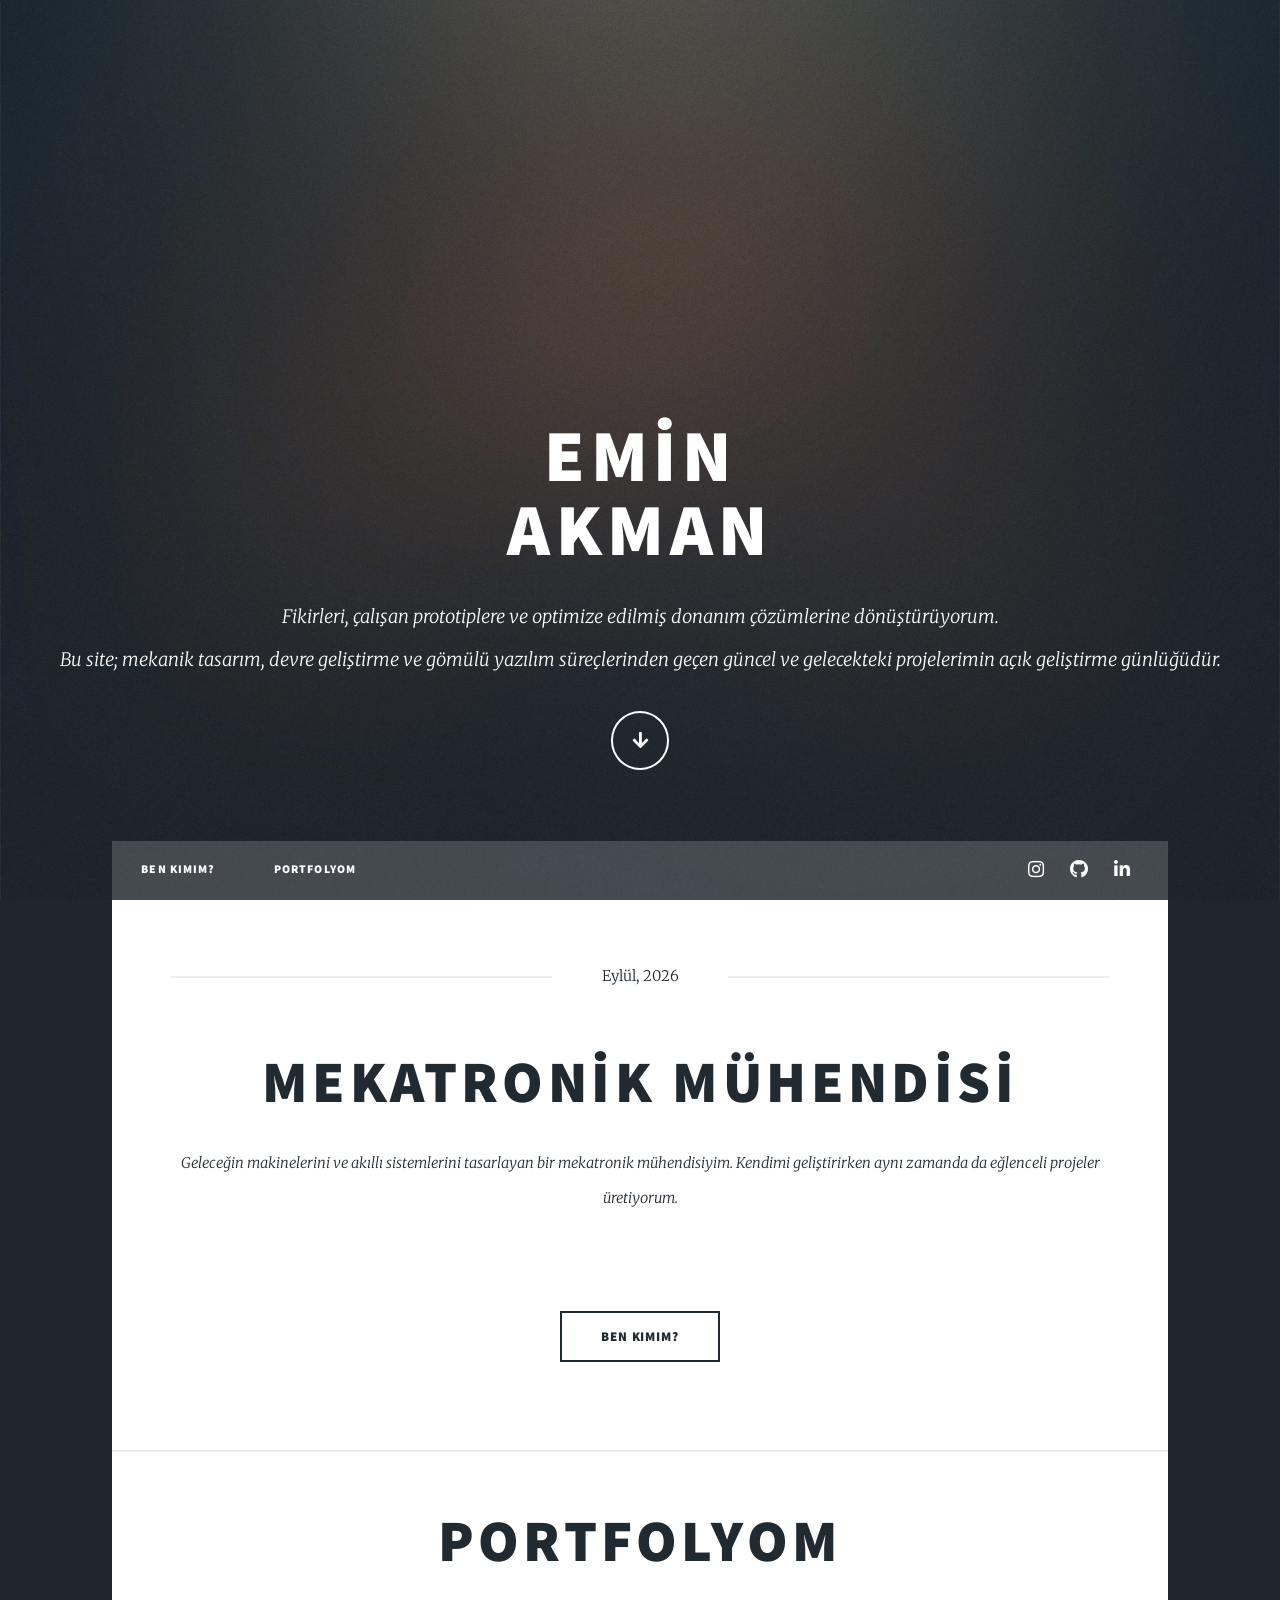
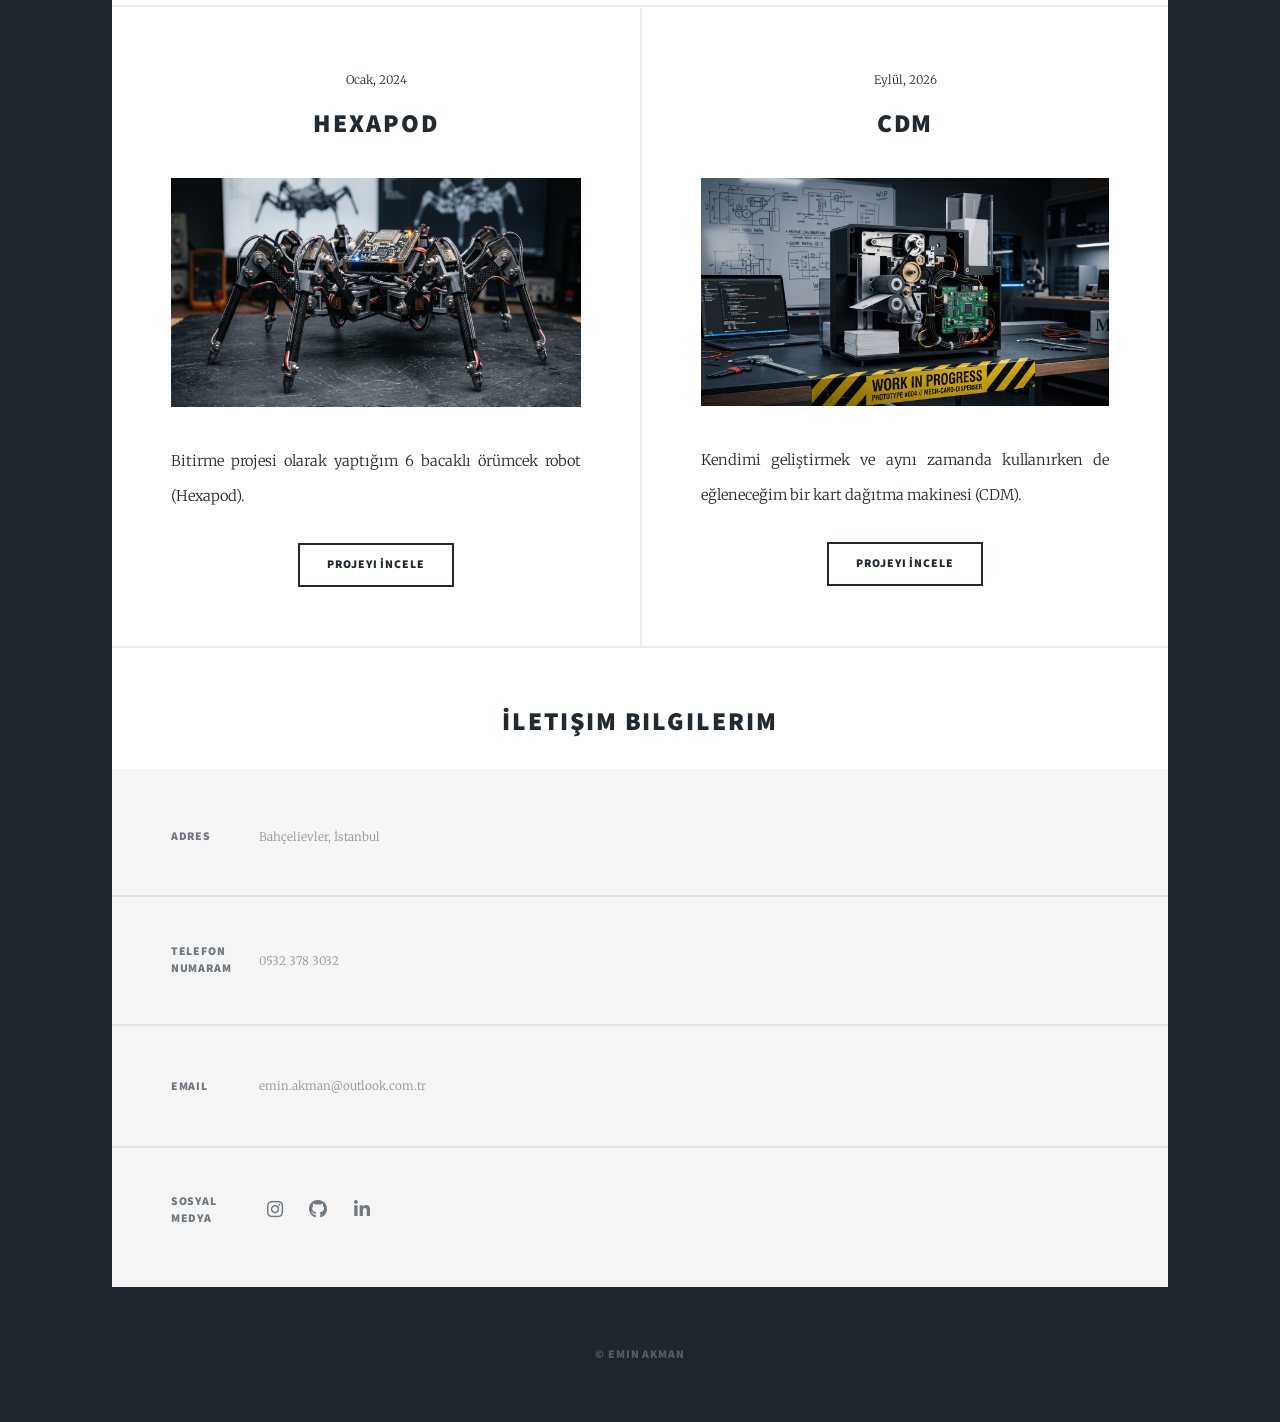
==== commit 749062ef: "a" ====
--- a/index.html
+++ b/index.html
@@ -53,7 +53,7 @@
 										tasarlayan bir mekatronik mühendisiyim. Kendimi 
 										geliştirirken aynı zamanda da eğlenceli projeler üretiyorum.</p>
 								</header>
-								<a href="#" class="image main" style="max-width: 70%; margin-left: auto; margin-right: auto; margin-bottom: 2.5rem;"><img src="images/pic01.jpg" alt="" /></a>
+								<a class="image main" style="max-width: 70%; margin-left: auto; margin-right: auto; margin-bottom: 2.5rem;"><img src="images/be.jpg" alt="" /></a>
 								<ul class="actions special">
 									<li><a href="generic.html" class="button large">Ben Kimim?</a></li>
 								</ul>
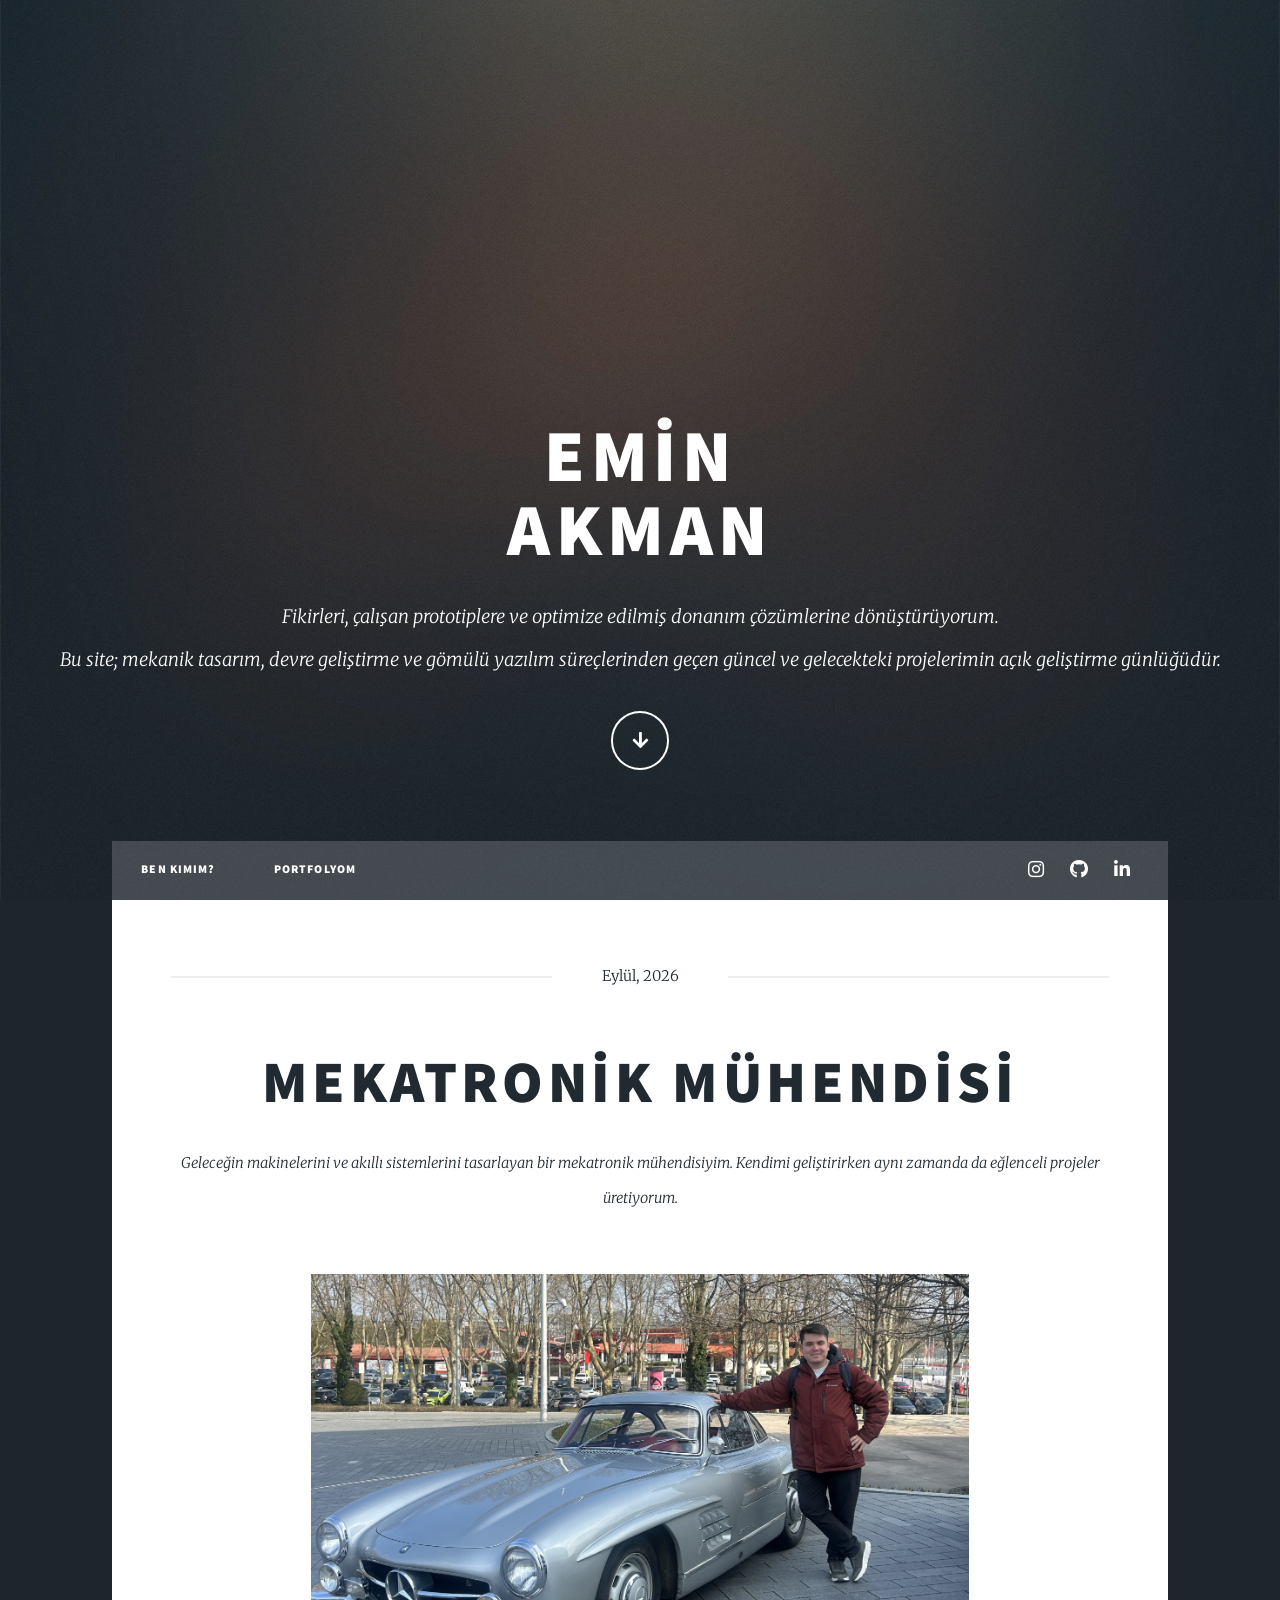
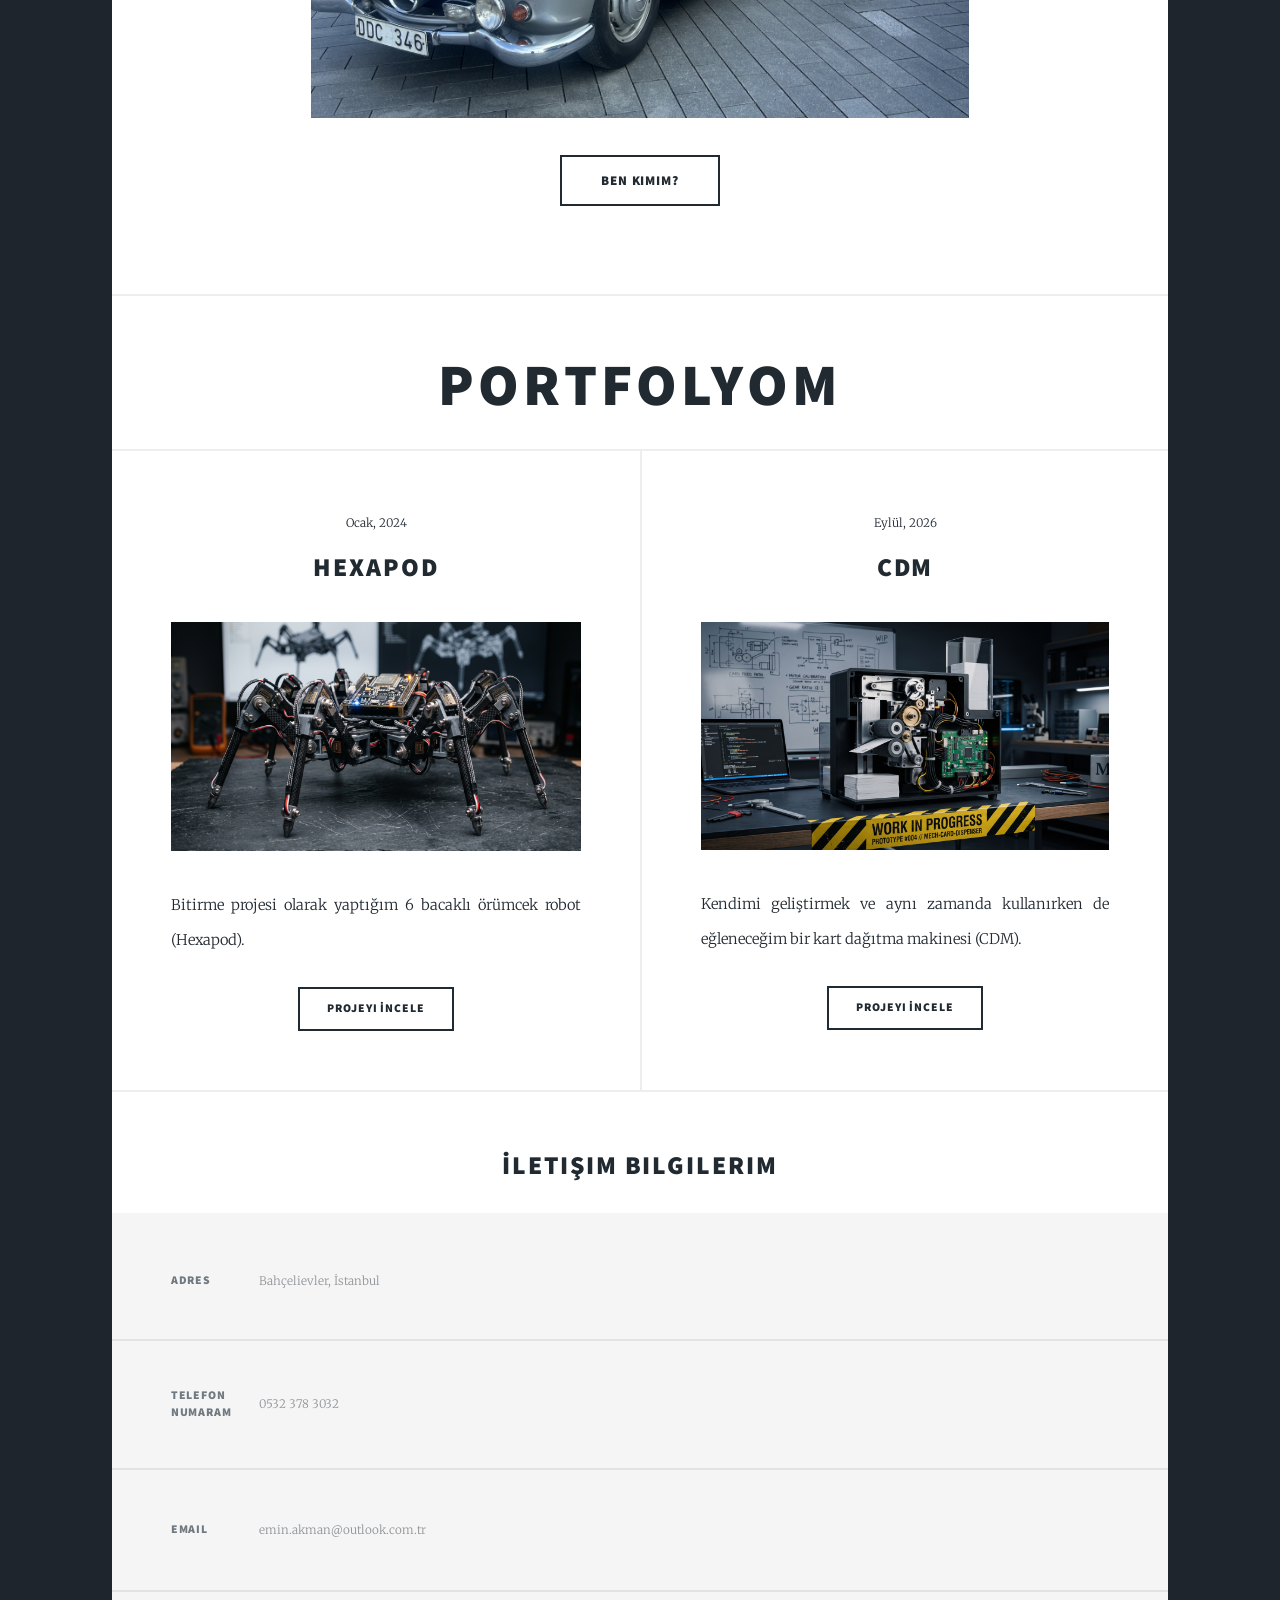
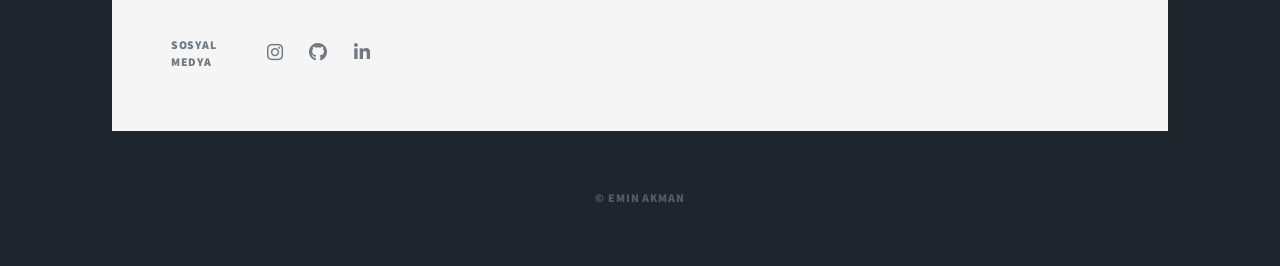
==== commit ba0188e7: "OLACAK İNŞ" ====
--- a/index.html
+++ b/index.html
@@ -53,7 +53,7 @@
 										tasarlayan bir mekatronik mühendisiyim. Kendimi 
 										geliştirirken aynı zamanda da eğlenceli projeler üretiyorum.</p>
 								</header>
-								<a class="image main" style="max-width: 70%; margin-left: auto; margin-right: auto; margin-bottom: 2.5rem;"><img src="images/be.jpg" alt="" /></a>
+								<a href="#" class="image main" style="max-width: 70%; margin-left: auto; margin-right: auto; margin-bottom: 2.5rem;"><img src="images/ben.JPG" alt="" /></a>
 								<ul class="actions special">
 									<li><a href="generic.html" class="button large">Ben Kimim?</a></li>
 								</ul>
